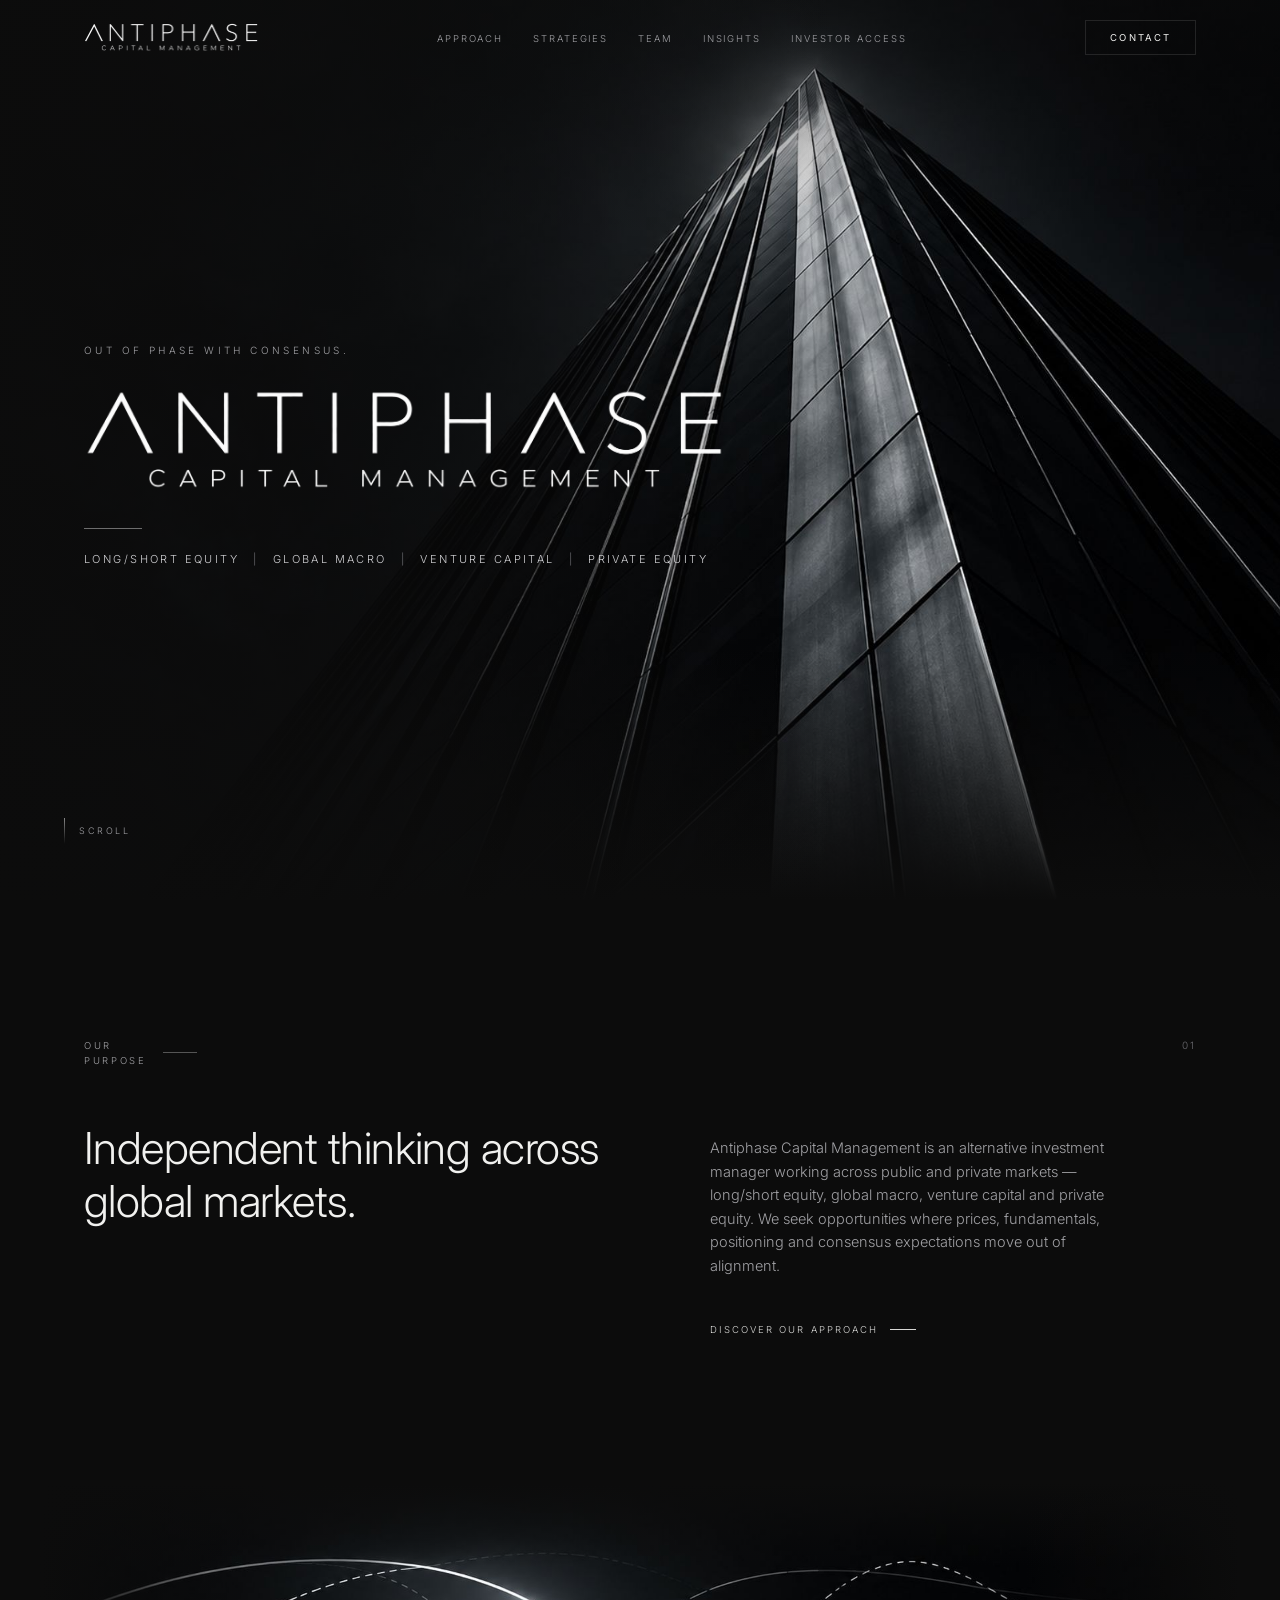
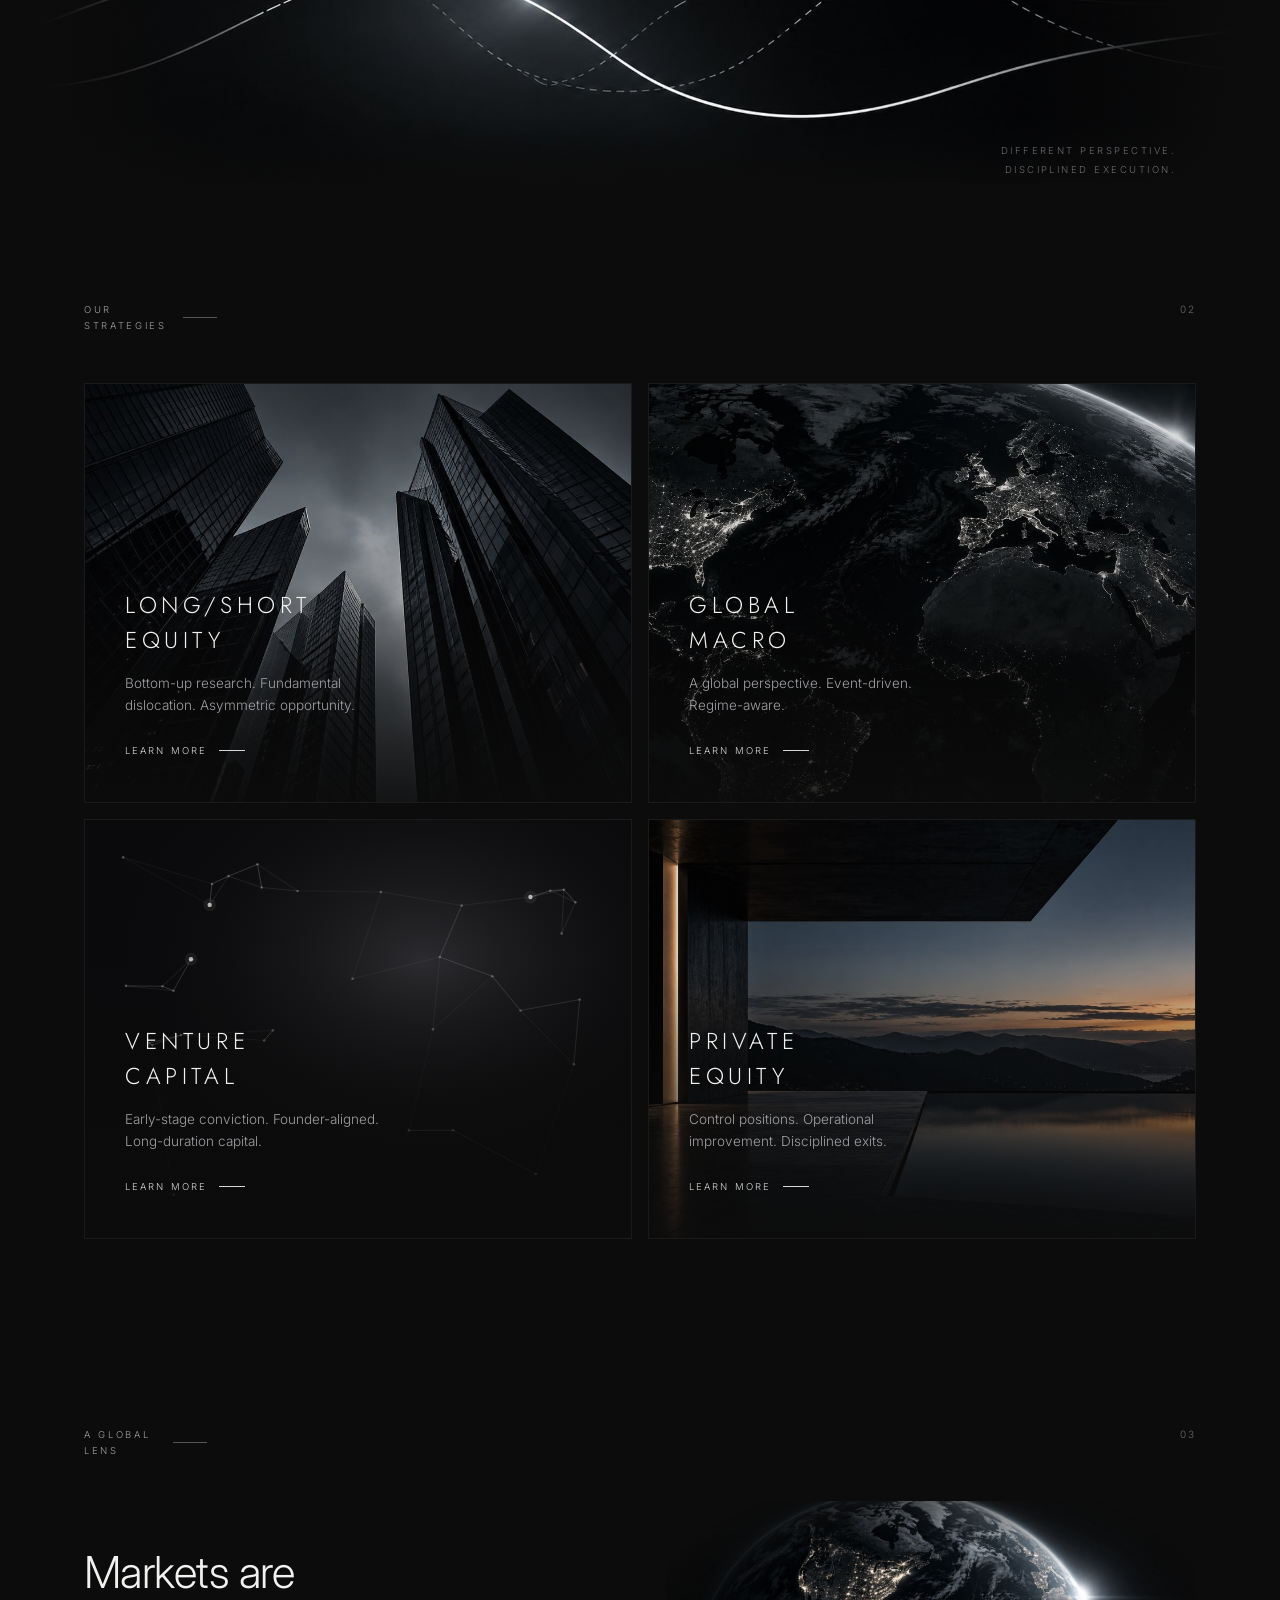
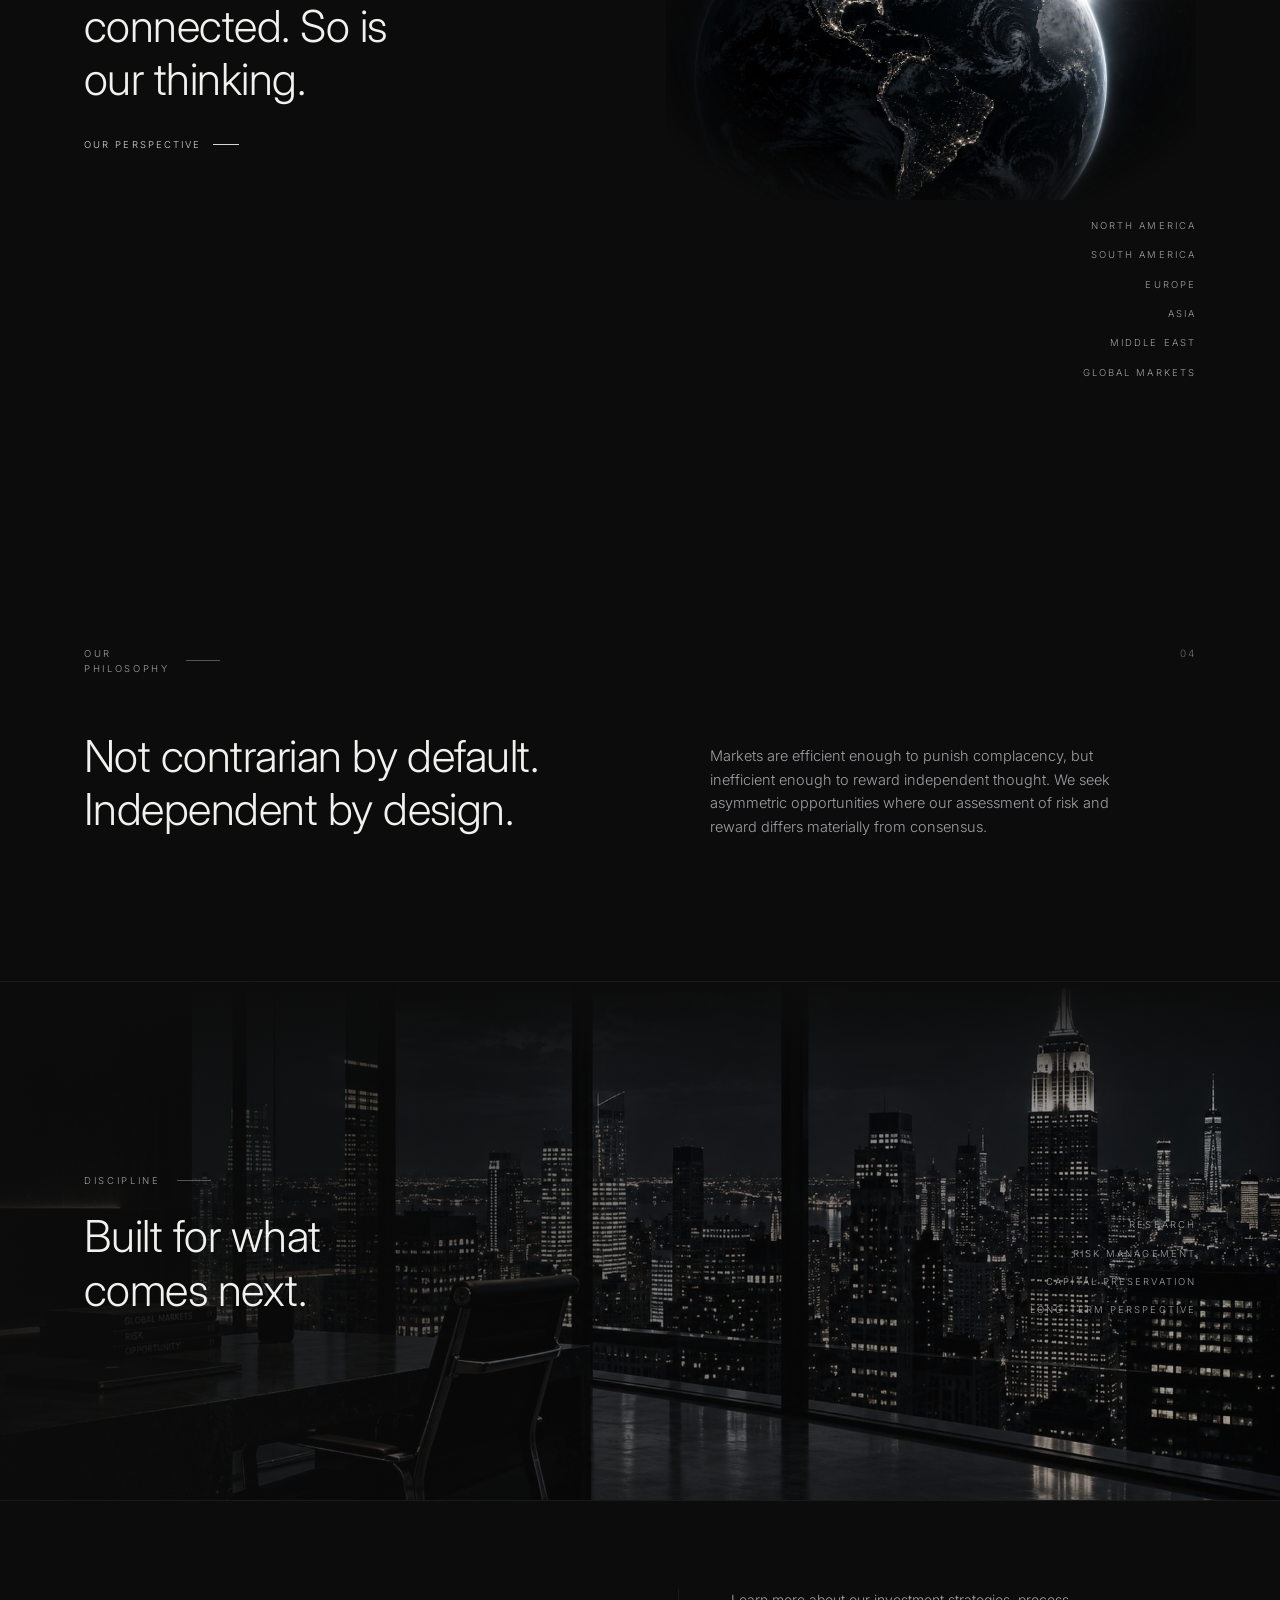
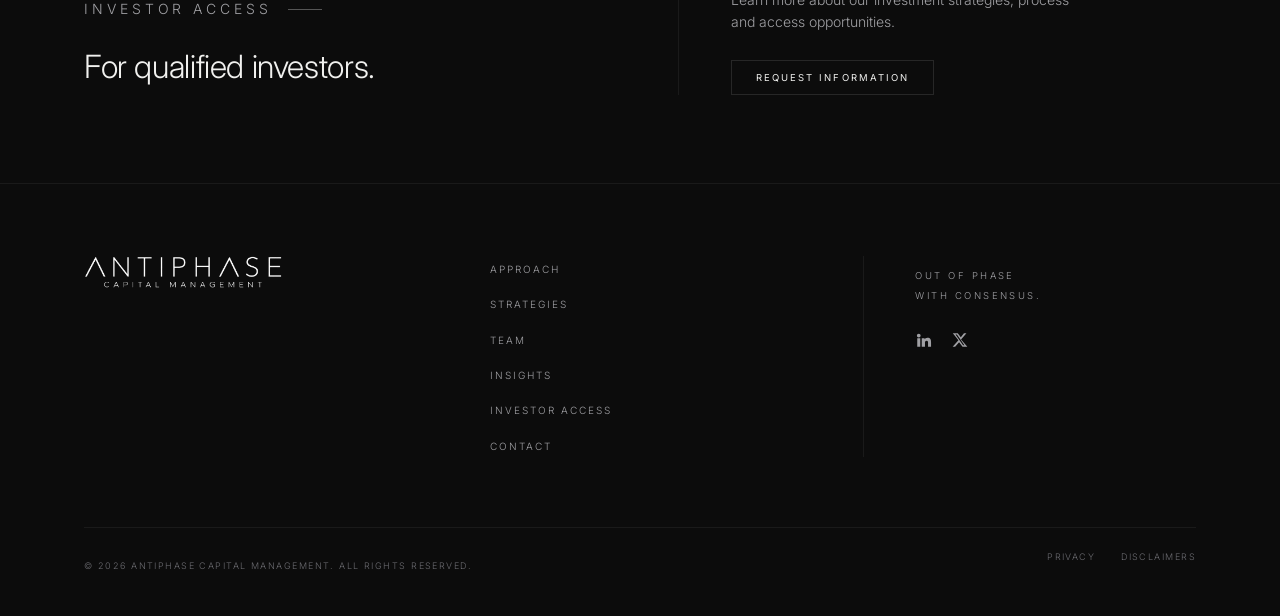
==== index.html @ d831ee45 "favicon" ====
<!DOCTYPE html>
<html lang="en">
<head>
<meta charset="utf-8" />
<meta name="viewport" content="width=device-width, initial-scale=1" />
<title>Antiphase Capital Management — Public and Private Markets</title>
<meta name="description" content="Antiphase Capital Management is an alternative investment manager investing across long/short equity, global macro, venture capital and private equity." />
<link rel="icon" href="favicon.ico" sizes="any">
<link rel="icon" type="image/png" sizes="32x32" href="favicon-32.png">
<link rel="apple-touch-icon" href="apple-touch-icon.png">
<meta name="theme-color" content="#0c0c0c">
<link rel="preconnect" href="https://fonts.googleapis.com">
<link rel="preconnect" href="https://fonts.gstatic.com" crossorigin>
<link href="https://fonts.googleapis.com/css2?family=Jost:wght@200;300;400&family=Inter:wght@300;400;500&display=swap" rel="stylesheet">
<style>
:root{
  --ink:#0c0c0c;
  --panel:#0d0d0f;
  --panel-2:#101013;
  --fg:#f1f1ef;
  --mute:#a0a0a4;
  --dim:#6c6c71;
  --line:rgba(255,255,255,.11);
  --line-soft:rgba(255,255,255,.06);
  --display:'Jost',"Futura","Century Gothic",system-ui,sans-serif;
  --body:'Inter',-apple-system,"Helvetica Neue",Arial,sans-serif;
  --pad:clamp(20px,5vw,64px);
  --maxw:1240px;
}
*{box-sizing:border-box}
html{scroll-behavior:smooth}
@media (prefers-reduced-motion:reduce){html{scroll-behavior:auto}}
body{
  margin:0;background:var(--ink);color:var(--fg);
  font-family:var(--body);font-weight:300;font-size:15px;line-height:1.62;
  -webkit-font-smoothing:antialiased;overflow-x:hidden;
}
img,svg{display:block;max-width:100%}
a{color:inherit;text-decoration:none}
:focus-visible{outline:1px solid rgba(255,255,255,.75);outline-offset:4px}

.wrap{max-width:var(--maxw);margin:0 auto;padding-left:var(--pad);padding-right:var(--pad)}

/* ---------- wordmark ---------- */
.mark{display:inline-block;line-height:0}
.mark i{display:block;background:url("[data-uri]") left center/contain no-repeat;aspect-ratio:1400/223;width:174px}
.f-mark i{width:198px}
.sr{position:absolute;width:1px;height:1px;padding:0;margin:-1px;overflow:hidden;clip:rect(0 0 0 0);white-space:nowrap;border:0}

/* ---------- nav ---------- */
header{position:fixed;inset:0 0 auto 0;z-index:60;transition:background .4s ease,backdrop-filter .4s ease,border-color .4s ease;border-bottom:1px solid transparent}
header.stuck{background:rgba(12,12,12,.86);backdrop-filter:blur(14px);border-bottom-color:var(--line-soft)}
.nav{display:flex;align-items:center;justify-content:space-between;gap:24px;height:74px}
.nav ul{display:flex;gap:30px;list-style:none;margin:0;padding:0}
.nav a.link{font-size:9.5px;letter-spacing:.2em;text-transform:uppercase;color:var(--mute);transition:color .25s}
.nav a.link:hover{color:var(--fg)}
.btn{
  display:inline-block;border:1px solid var(--line);padding:11px 24px;
  font-size:9.5px;letter-spacing:.22em;text-transform:uppercase;color:var(--fg);
  background:transparent;cursor:pointer;font-family:var(--body);
  transition:border-color .3s,background .3s;
}
.btn:hover{border-color:rgba(255,255,255,.45);background:rgba(255,255,255,.04)}
.burger{display:none;background:none;border:0;padding:8px;cursor:pointer}
.burger span{display:block;width:22px;height:1px;background:var(--fg);margin:5px 0}

/* ---------- hero ---------- */
.hero{position:relative;min-height:100svh;display:flex;align-items:center;overflow:hidden;background:#000}
.hero-art{position:absolute;inset:0}
.hero-art img{width:100%;height:100%;object-fit:cover;object-position:62% 38%}
.hero-art:after{content:"";position:absolute;inset:0;background:linear-gradient(90deg,rgba(12,12,12,.95) 0%,rgba(12,12,12,.72) 30%,rgba(12,12,12,0) 66%),linear-gradient(180deg,rgba(12,12,12,.55) 0%,rgba(12,12,12,0) 26%,rgba(12,12,12,0) 72%,var(--ink) 100%)}
.hero-inner{position:relative;z-index:2;width:100%}
.kicker{font-size:10px;letter-spacing:.34em;text-transform:uppercase;color:var(--mute)}
.hero h1{margin:30px 0 0;line-height:0}
.hero h1 i{display:block;background:url("[data-uri]") left center/contain no-repeat;aspect-ratio:1400/223;width:min(94%,640px)}
.rule{width:58px;height:1px;background:rgba(255,255,255,.4);margin:38px 0 22px}
.strats{display:flex;flex-wrap:wrap;align-items:center;gap:0;font-size:clamp(9.5px,1.1vw,11px);letter-spacing:.22em;text-transform:uppercase;color:#cfcfd2;margin:0;max-width:720px}
.strats span{color:var(--dim);margin:0 clamp(9px,1.1vw,15px)}
.scroll{position:absolute;left:var(--pad);bottom:56px;z-index:2;display:flex;align-items:center;gap:14px;font-size:9px;letter-spacing:.28em;text-transform:uppercase;color:var(--mute)}
.scroll i{display:block;width:1px;height:26px;background:linear-gradient(180deg,rgba(255,255,255,.5),transparent);animation:drop 2.6s ease-in-out infinite}
@keyframes drop{0%,100%{transform:translateY(-6px);opacity:.3}50%{transform:translateY(4px);opacity:1}}

/* ---------- section scaffolding ---------- */
section{position:relative}
.band{padding:clamp(76px,10vw,132px) 0}
.eyebrow{display:flex;align-items:center;gap:16px;font-size:9.5px;letter-spacing:.28em;text-transform:uppercase;color:var(--mute)}
.eyebrow:after{content:"";flex:0 0 34px;height:1px;background:rgba(255,255,255,.3)}
.head-row{display:flex;justify-content:space-between;align-items:baseline;gap:20px}
.num{font-size:10px;letter-spacing:.18em;color:var(--dim)}
h2{font-family:var(--body);font-weight:300;margin:0;font-size:clamp(27px,4.2vw,44px);line-height:1.22;letter-spacing:-.012em}
.two{display:grid;grid-template-columns:1.05fr .95fr;gap:clamp(32px,7vw,96px);margin-top:44px;align-items:start}
.copy{color:var(--mute);max-width:46ch;font-size:14.5px}
.inline-link{display:inline-flex;align-items:center;gap:12px;margin-top:30px;font-size:9.5px;letter-spacing:.22em;text-transform:uppercase;color:#d7d7d5}
.inline-link .arw{width:26px;height:1px;background:currentColor;transition:width .3s ease}
.inline-link:hover .arw{width:40px}

/* ---------- wave ---------- */
.wave{position:relative;padding:0 0 18px;overflow:hidden}
.wave img{width:100%;height:clamp(170px,24vw,300px);object-fit:cover;object-position:center 46%}
.wave:after{content:"";position:absolute;inset:0;background:linear-gradient(90deg,var(--ink),rgba(12,12,12,0) 18%,rgba(12,12,12,0) 82%,var(--ink)),linear-gradient(180deg,var(--ink),rgba(12,12,12,0) 26%,rgba(12,12,12,0) 74%,var(--ink))}
.wave figcaption{position:absolute;z-index:2;right:var(--pad);bottom:22px;text-align:right;font-size:9.5px;letter-spacing:.26em;text-transform:uppercase;color:var(--dim);line-height:2}
@media(prefers-reduced-motion:no-preference){
  .dash{stroke-dasharray:2 9;animation:flow 26s linear infinite}
  @keyframes flow{to{stroke-dashoffset:-440}}
}

/* ---------- strategies ---------- */
.cards{display:grid;grid-template-columns:1fr 1fr;gap:16px;margin-top:40px}
.card{position:relative;min-height:clamp(300px,34vw,420px);border:1px solid var(--line-soft);overflow:hidden;display:flex;align-items:flex-end;isolation:isolate}
.card .art{position:absolute;inset:0;z-index:-1}
.card .art svg,.card .art img{width:100%;height:100%;object-fit:cover;display:block}
.card:after{content:"";position:absolute;inset:0;z-index:-1;background:linear-gradient(180deg,rgba(12,12,12,.15) 35%,rgba(12,12,12,.9) 100%)}
.card-body{padding:clamp(24px,3.2vw,40px);width:100%}
.card h3{margin:0;font-family:var(--display);font-weight:300;font-size:clamp(17px,2.2vw,23px);letter-spacing:.2em;line-height:1.5}
.card p{margin:16px 0 0;color:var(--mute);font-size:13.5px;max-width:34ch}
.card .inline-link{margin-top:26px}

/* ---------- globe ---------- */
.lens{display:grid;grid-template-columns:1fr 1fr;gap:clamp(24px,4vw,56px);align-items:center;margin-top:34px}
.globe{position:relative;display:flex;justify-content:center}
.globe img{width:100%;height:auto;display:block;-webkit-mask-image:radial-gradient(ellipse 66% 70% at 50% 50%,#000 52%,transparent 86%);mask-image:radial-gradient(ellipse 66% 70% at 50% 50%,#000 52%,transparent 86%)}
.regions{list-style:none;margin:0;padding:0;display:flex;flex-direction:column;gap:14px;align-items:flex-end;text-align:right}
.regions li{font-size:9.5px;letter-spacing:.22em;text-transform:uppercase;color:var(--mute)}
.lens-text h2{max-width:12ch}

/* ---------- discipline ---------- */
.discipline{position:relative;min-height:clamp(380px,46vw,520px);display:flex;align-items:center;overflow:hidden;border-top:1px solid var(--line-soft);border-bottom:1px solid var(--line-soft)}
.discipline .art{position:absolute;inset:0}
.discipline .art img{width:100%;height:100%;object-fit:cover;object-position:center 62%;display:block}
.discipline .art:after{content:"";position:absolute;inset:0;background:linear-gradient(90deg,rgba(12,12,12,.94) 0%,rgba(12,12,12,.55) 46%,rgba(12,12,12,.35) 100%),linear-gradient(180deg,var(--ink),rgba(12,12,12,0) 22%)}
.discipline .wrap{position:relative;z-index:2;width:100%;display:flex;justify-content:space-between;align-items:flex-end;gap:32px}
.discipline h2{max-width:11ch;margin-top:22px}
.pillars{list-style:none;margin:0;padding:0;text-align:right;display:flex;flex-direction:column;gap:13px}
.pillars li{font-size:9.5px;letter-spacing:.22em;text-transform:uppercase;color:var(--mute)}

/* ---------- access ---------- */
.access{padding:clamp(58px,7vw,88px) 0;border-bottom:1px solid var(--line-soft)}
.access .grid{display:grid;grid-template-columns:1fr 1fr;gap:clamp(28px,6vw,80px);align-items:center}
.access h2{font-size:clamp(23px,3vw,32px);margin-top:20px}
.access .right{border-left:1px solid var(--line-soft);padding-left:clamp(24px,4vw,56px)}
.access p{margin:0 0 26px;color:var(--mute);max-width:40ch;font-size:14px}

/* ---------- footer ---------- */
footer{padding:clamp(48px,6vw,72px) 0 34px}
.f-grid{display:grid;grid-template-columns:1.1fr 1fr 1fr;gap:40px}
.f-grid ul{list-style:none;margin:0;padding:0;display:flex;flex-direction:column;gap:11px}
.f-grid a{font-size:10px;letter-spacing:.2em;text-transform:uppercase;color:var(--mute)}
.f-grid a:hover{color:var(--fg)}
.f-right{border-left:1px solid var(--line-soft);padding-left:clamp(24px,4vw,56px)}
.f-tag{font-size:9.5px;letter-spacing:.26em;text-transform:uppercase;color:var(--mute);line-height:2.1}
.social{display:flex;gap:18px;margin-top:26px}
.social a{width:18px;height:18px;color:var(--mute);transition:color .25s}
.social a:hover{color:var(--fg)}
.f-base{display:flex;justify-content:space-between;gap:20px;margin-top:clamp(40px,6vw,70px);padding-top:22px;border-top:1px solid var(--line-soft);font-size:9px;letter-spacing:.16em;text-transform:uppercase;color:var(--dim)}
.f-base nav{display:flex;gap:26px}

/* ---------- dialog ---------- */
dialog{border:1px solid var(--line);background:var(--panel);color:var(--fg);padding:0;width:min(520px,92vw);max-width:none}
dialog::backdrop{background:rgba(3,3,4,.82);backdrop-filter:blur(4px)}
.d-in{padding:clamp(26px,4vw,40px)}
dialog h3{margin:18px 0 6px;font-weight:300;font-size:22px}
dialog p.sub{margin:0 0 26px;color:var(--mute);font-size:13.5px}
.field{margin-bottom:16px}
.field label{display:block;font-size:9px;letter-spacing:.22em;text-transform:uppercase;color:var(--dim);margin-bottom:8px}
.field input,.field select{
  width:100%;background:transparent;border:0;border-bottom:1px solid var(--line);
  color:var(--fg);font-family:var(--body);font-size:14px;font-weight:300;padding:9px 0;
}
.field select{appearance:none;background-image:linear-gradient(45deg,transparent 50%,var(--mute) 50%),linear-gradient(135deg,var(--mute) 50%,transparent 50%);background-position:calc(100% - 9px) 18px,calc(100% - 4px) 18px;background-size:5px 5px;background-repeat:no-repeat}
.field select option{background:var(--panel)}
.field input:focus,.field select:focus{outline:none;border-bottom-color:rgba(255,255,255,.6)}
.d-actions{display:flex;gap:14px;align-items:center;margin-top:28px}
.d-note{font-size:11px;color:var(--dim);line-height:1.6;margin-top:22px}
.d-close{position:absolute;top:14px;right:16px;background:none;border:0;color:var(--mute);font-size:20px;line-height:1;cursor:pointer}
.sent{display:none;text-align:left}
dialog.done .form-part{display:none}
dialog.done .sent{display:block}

/* ---------- reveal ---------- */
.rv{opacity:0;transform:translateY(14px);transition:opacity 1s ease,transform 1s ease}
.rv.in{opacity:1;transform:none}
@media (prefers-reduced-motion:reduce){.rv{opacity:1;transform:none;transition:none}.scroll i{animation:none}}

/* ---------- responsive ---------- */
@media(max-width:900px){
  .nav ul,.nav .btn{display:none}
  .burger{display:block}
  header.open .nav ul{display:flex;position:absolute;top:74px;left:0;right:0;flex-direction:column;gap:0;background:rgba(12,12,12,.97);border-top:1px solid var(--line-soft);padding:8px 0}
  header.open .nav ul li a{display:block;padding:15px var(--pad)}
  .hero-art img{object-position:58% 30%}
  .hero-art:after{background:linear-gradient(180deg,rgba(12,12,12,.8) 0%,rgba(12,12,12,.5) 42%,rgba(12,12,12,.86) 78%,var(--ink) 100%)}
  .two,.cards,.lens,.access .grid,.f-grid{grid-template-columns:1fr}
  .lens{gap:36px}
  .globe{order:-1}
  .regions{align-items:flex-start;text-align:left;flex-flow:row wrap;gap:10px 20px}
  .discipline .wrap{flex-direction:column;align-items:flex-start}
  .pillars{text-align:left;flex-flow:row wrap;gap:10px 20px}
  .access .right,.f-right{border-left:0;padding-left:0;border-top:1px solid var(--line-soft);padding-top:28px}
  .f-base{flex-direction:column;gap:14px}
}
</style>
</head>
<body>

<header id="hdr">
  <div class="wrap nav">
    <a href="#top" class="mark" aria-label="Antiphase Capital Management, home"><i></i></a>
    <ul>
      <li><a class="link" href="#purpose">Approach</a></li>
      <li><a class="link" href="#strategies">Strategies</a></li>
      <li><a class="link" href="#philosophy">Team</a></li>
      <li><a class="link" href="#lens">Insights</a></li>
      <li><a class="link" href="#access">Investor access</a></li>
    </ul>
    <button class="btn" data-open>Contact</button>
    <button class="burger" id="burger" aria-label="Open menu" aria-expanded="false"><span></span><span></span></button>
  </div>
</header>

<main id="top">

  <!-- HERO -->
  <section class="hero">
    <div class="hero-art" aria-hidden="true">
      <img src="hero.jpg" srcset="hero-mobile.jpg 1100w, hero.jpg 2000w" sizes="100vw"
           alt="" fetchpriority="high" decoding="async">
    </div>
    <div class="wrap hero-inner">
      <p class="kicker">Out of phase with consensus.</p>
      <h1><i></i><span class="sr">Antiphase Capital Management</span></h1>
      <div class="rule"></div>
      <p class="strats">Long/Short Equity <span>|</span> Global Macro <span>|</span> Venture Capital <span>|</span> Private Equity</p>
    </div>
    <a href="#purpose" class="scroll"><i></i>Scroll</a>
  </section>

  <!-- 01 PURPOSE -->
  <section class="band" id="purpose">
    <div class="wrap">
      <div class="head-row rv">
        <p class="eyebrow">Our purpose</p>
        <span class="num">01</span>
      </div>
      <div class="two">
        <h2 class="rv">Independent thinking across global markets.</h2>
        <div class="rv">
          <p class="copy">Antiphase Capital Management is an alternative investment manager working across public and private markets — long/short equity, global macro, venture capital and private equity. We seek opportunities where prices, fundamentals, positioning and consensus expectations move out of alignment.</p>
          <a class="inline-link" href="#philosophy">Discover our approach <span class="arw"></span></a>
        </div>
      </div>
    </div>
  </section>

  <!-- WAVE -->
  <figure class="wave">
    <img src="wave.jpg" alt="" loading="lazy" decoding="async">
    <figcaption>Different perspective.<br/>Disciplined execution.</figcaption>
  </figure>

  <!-- 02 STRATEGIES -->
  <section class="band" id="strategies" style="padding-top:clamp(46px,6vw,80px)">
    <div class="wrap">
      <div class="head-row rv">
        <p class="eyebrow">Our strategies</p>
        <span class="num">02</span>
      </div>
      <div class="cards">
        <article class="card rv">
          <div class="art"><img src="towers.jpg" alt="" loading="lazy" decoding="async"></div>
          <div class="card-body">
            <h3>LONG/SHORT<br>EQUITY</h3>
            <p>Bottom-up research. Fundamental dislocation. Asymmetric opportunity.</p>
            <a class="inline-link" href="#philosophy">Learn more <span class="arw"></span></a>
          </div>
        </article>
        <article class="card rv">
          <div class="art"><img src="earth.jpg" alt="" loading="lazy" decoding="async"></div>
          <div class="card-body">
            <h3>GLOBAL<br>MACRO</h3>
            <p>A global perspective. Event-driven. Regime-aware.</p>
            <a class="inline-link" href="#lens">Learn more <span class="arw"></span></a>
          </div>
        </article>
        <article class="card rv">
          <div class="art" id="ventureArt" aria-hidden="true"></div>
          <div class="card-body">
            <h3>VENTURE<br>CAPITAL</h3>
            <p>Early-stage conviction. Founder-aligned. Long-duration capital.</p>
            <a class="inline-link" href="#philosophy">Learn more <span class="arw"></span></a>
          </div>
        </article>
        <article class="card rv">
          <div class="art"><img src="office.jpg" alt="" loading="lazy" decoding="async"></div>
          <div class="card-body">
            <h3>PRIVATE<br>EQUITY</h3>
            <p>Control positions. Operational improvement. Disciplined exits.</p>
            <a class="inline-link" href="#philosophy">Learn more <span class="arw"></span></a>
          </div>
        </article>
      </div>
    </div>
  </section>

  <!-- 03 GLOBAL LENS -->
  <section class="band" id="lens" style="padding-top:clamp(30px,4vw,56px)">
    <div class="wrap">
      <div class="head-row rv">
        <p class="eyebrow">A global lens</p>
        <span class="num">03</span>
      </div>
      <div class="lens">
        <div class="lens-text rv">
          <h2>Markets are connected. So is our thinking.</h2>
          <a class="inline-link" href="#philosophy">Our perspective <span class="arw"></span></a>
        </div>
        <div class="globe rv"><img src="globe.jpg" alt="" loading="lazy" decoding="async"></div>
      </div>
      <ul class="regions rv" style="margin-top:18px">
        <li>North America</li><li>South America</li><li>Europe</li>
        <li>Asia</li><li>Middle East</li><li>Global markets</li>
      </ul>
    </div>
  </section>

  <!-- 04 PHILOSOPHY -->
  <section class="band" id="philosophy">
    <div class="wrap">
      <div class="head-row rv">
        <p class="eyebrow">Our philosophy</p>
        <span class="num">04</span>
      </div>
      <div class="two">
        <h2 class="rv">Not contrarian by default. Independent by design.</h2>
        <p class="copy rv">Markets are efficient enough to punish complacency, but inefficient enough to reward independent thought. We seek asymmetric opportunities where our assessment of risk and reward differs materially from consensus.</p>
      </div>
    </div>
  </section>

  <!-- DISCIPLINE -->
  <section class="discipline">
    <div class="art"><img src="discipline.jpg" alt="" loading="lazy" decoding="async"></div>
    <div class="wrap">
      <div>
        <p class="eyebrow">Discipline</p>
        <h2>Built for what comes next.</h2>
      </div>
      <ul class="pillars">
        <li>Research</li><li>Risk management</li>
        <li>Capital preservation</li><li>Long-term perspective</li>
      </ul>
    </div>
  </section>

  <!-- ACCESS -->
  <section class="access" id="access">
    <div class="wrap grid">
      <div>
        <p class="eyebrow">Investor access</p>
        <h2>For qualified investors.</h2>
      </div>
      <div class="right">
        <p>Learn more about our investment strategies, process and access opportunities.</p>
        <button class="btn" data-open>Request information</button>
      </div>
    </div>
  </section>
</main>

<footer>
  <div class="wrap">
    <div class="f-grid">
      <a href="#top" class="mark f-mark" aria-label="Antiphase Capital Management, home"><i></i></a>
      <ul>
        <li><a href="#purpose">Approach</a></li>
        <li><a href="#strategies">Strategies</a></li>
        <li><a href="#philosophy">Team</a></li>
        <li><a href="#lens">Insights</a></li>
        <li><a href="#access">Investor access</a></li>
        <li><a href="#" data-open>Contact</a></li>
      </ul>
      <div class="f-right">
        <p class="f-tag">Out of phase<br>with consensus.</p>
        <div class="social">
          <a href="#" aria-label="LinkedIn"><svg viewBox="0 0 24 24" fill="currentColor"><path d="M4.98 3.5A2.5 2.5 0 1 0 5 8.5a2.5 2.5 0 0 0 0-5zM3 9.5h4V21H3zM9 9.5h3.8v1.6h.05c.53-.95 1.83-1.95 3.77-1.95 4.03 0 4.78 2.5 4.78 5.76V21h-4v-5.2c0-1.24-.02-2.84-1.9-2.84-1.9 0-2.2 1.36-2.2 2.75V21H9z"/></svg></a>
          <a href="#" aria-label="X"><svg viewBox="0 0 24 24" fill="currentColor"><path d="M17.3 3h3.3l-7.2 8.2L21.8 21h-6.4l-4.6-5.9L5.5 21H2.2l7.7-8.8L2.4 3h6.6l4.1 5.4zm-1.2 16h1.8L7.9 4.8H6z"/></svg></a>
        </div>
      </div>
    </div>
    <div class="f-base">
      <p>© 2026 Antiphase Capital Management. All rights reserved.</p>
      <nav><a href="#">Privacy</a><a href="#">Disclaimers</a></nav>
    </div>
  </div>
</footer>

<dialog id="dlg">
  <button class="d-close" data-close aria-label="Close">×</button>
  <div class="d-in">
    <div class="form-part">
      <p class="eyebrow">Investor access</p>
      <h3>Request information</h3>
      <p class="sub">Tell us a little about you and we'll follow up with strategy materials.</p>
      <form id="frm" novalidate>
        <div class="field"><label for="n">Name</label><input id="n" name="name" required autocomplete="name"></div>
        <div class="field"><label for="e">Email</label><input id="e" name="email" type="email" required autocomplete="email"></div>
        <div class="field"><label for="o">Firm</label><input id="o" name="firm" autocomplete="organization"></div>
        <div class="field">
          <label for="t">Investor type</label>
          <select id="t" name="type">
            <option>Qualified purchaser</option>
            <option>Accredited investor</option>
            <option>Institution</option>
            <option>Consultant / allocator</option>
            <option>Other</option>
          </select>
        </div>
        <div class="d-actions"><button class="btn" type="submit">Send request</button><span id="err" style="font-size:11px;color:#c88" role="alert"></span></div>
        <p class="d-note">Interests in the funds are offered only to qualified investors through definitive offering documents. Nothing on this site is an offer to sell or a solicitation to buy any security.</p>
      </form>
    </div>
    <div class="sent">
      <p class="eyebrow">Request sent</p>
      <h3>Thank you.</h3>
      <p class="sub">A member of the investor relations team will be in touch shortly.</p>
      <button class="btn" data-close>Close</button>
    </div>
  </div>
</dialog>

<script>
(function(){
  'use strict';
  const NS='http://www.w3.org/2000/svg';
  const el=(n,a)=>{const e=document.createElementNS(NS,n);for(const k in a)e.setAttribute(k,a[k]);return e;};

  /* ---- venture: a sparse network finding its clusters ---- */
  const vcHost=document.getElementById('ventureArt');
  if(vcHost){
    const W=600,H=460,s=el('svg',{viewBox:`0 0 ${W} ${H}`,preserveAspectRatio:'xMidYMid slice'});
    const defs=el('defs',{});
    defs.innerHTML=`<radialGradient id="vgl" cx="62%" cy="34%" r="58%">
        <stop offset="0%" stop-color="#8d8d97" stop-opacity=".30"/><stop offset="100%" stop-color="#000" stop-opacity="0"/></radialGradient>`;
    s.appendChild(defs);
    s.appendChild(el('rect',{x:0,y:0,width:W,height:H,fill:'#0a0a0c'}));
    s.appendChild(el('rect',{x:0,y:0,width:W,height:H,fill:'url(#vgl)'}));
    let sd=90210;const r=()=>{sd=(sd*1103515245+12345)%2147483648;return sd/2147483648;};
    const pts=[];
    for(let i=0;i<34;i++){const a=r(),b=r();pts.push({x:40+a*(W-80),y:34+Math.pow(b,1.15)*(H-80),w:r()});}
    pts.forEach((p1,i)=>{
      pts.map((p2,j)=>({j,d:Math.hypot(p1.x-p2.x,p1.y-p2.y)})).filter(o=>o.j!==i)
         .sort((a,b)=>a.d-b.d).slice(0,2).forEach(n=>{
        const p2=pts[n.j];
        s.appendChild(el('line',{x1:p1.x.toFixed(1),y1:p1.y.toFixed(1),x2:p2.x.toFixed(1),y2:p2.y.toFixed(1),
          stroke:'#fff','stroke-opacity':Math.max(.04,.20-n.d/900),'stroke-width':.7}));
      });
    });
    pts.forEach(p1=>{
      const big=p1.w>.86;
      if(big) s.appendChild(el('circle',{cx:p1.x.toFixed(1),cy:p1.y.toFixed(1),r:7,fill:'#fff','fill-opacity':.07}));
      s.appendChild(el('circle',{cx:p1.x.toFixed(1),cy:p1.y.toFixed(1),r:big?2.4:1.4,fill:'#f4f2ec','fill-opacity':big?.85:.34}));
    });
    vcHost.appendChild(s);
  }

  /* ---- nav state ---- */
  const hdr=document.getElementById('hdr');
  const onScroll=()=>hdr.classList.toggle('stuck',window.scrollY>60);
  onScroll(); window.addEventListener('scroll',onScroll,{passive:true});
  const burger=document.getElementById('burger');
  burger.addEventListener('click',()=>{
    const open=hdr.classList.toggle('open');
    burger.setAttribute('aria-expanded',String(open));
  });
  hdr.querySelectorAll('.nav ul a').forEach(a=>a.addEventListener('click',()=>{
    hdr.classList.remove('open');burger.setAttribute('aria-expanded','false');
  }));

  /* ---- reveal ---- */
  const io=new IntersectionObserver((es)=>{
    es.forEach(e=>{if(e.isIntersecting){e.target.classList.add('in');io.unobserve(e.target);}});
  },{threshold:.18});
  document.querySelectorAll('.rv').forEach((n,i)=>{n.style.transitionDelay=(i%3)*90+'ms';io.observe(n);});

  /* ---- dialog ---- */
  const dlg=document.getElementById('dlg');
  document.querySelectorAll('[data-open]').forEach(b=>b.addEventListener('click',e=>{
    e.preventDefault();dlg.classList.remove('done');dlg.showModal();
  }));
  dlg.querySelectorAll('[data-close]').forEach(b=>b.addEventListener('click',()=>dlg.close()));
  document.getElementById('frm').addEventListener('submit',e=>{
    e.preventDefault();
    const f=e.target, err=document.getElementById('err');
    const email=f.email.value.trim();
    if(!f.name.value.trim()){err.textContent='Enter your name.';return;}
    if(!/^[^\s@]+@[^\s@]+\.[^\s@]{2,}$/.test(email)){err.textContent='Enter a valid email address.';return;}
    err.textContent='';
    /* wire this to your CRM / form endpoint */
    dlg.classList.add('done');
    f.reset();
  });
})();
</script>
</body>
</html>
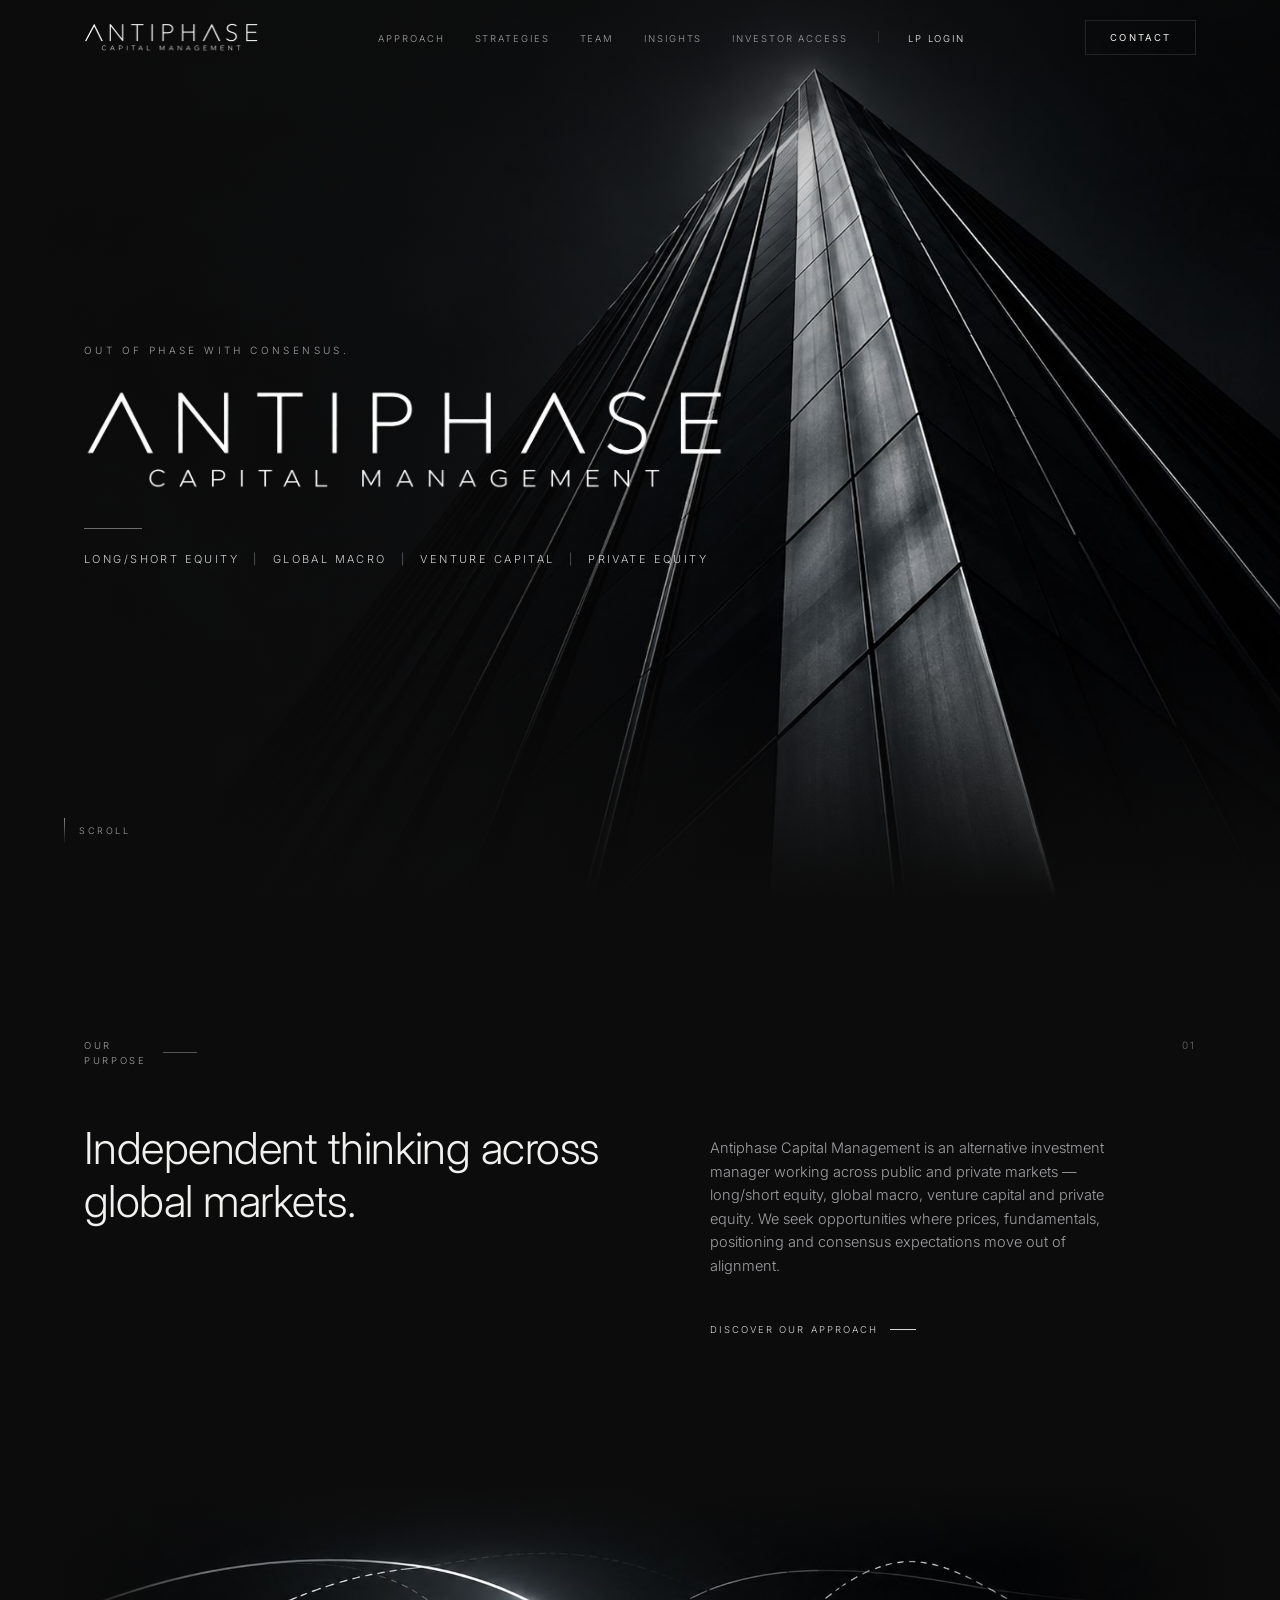
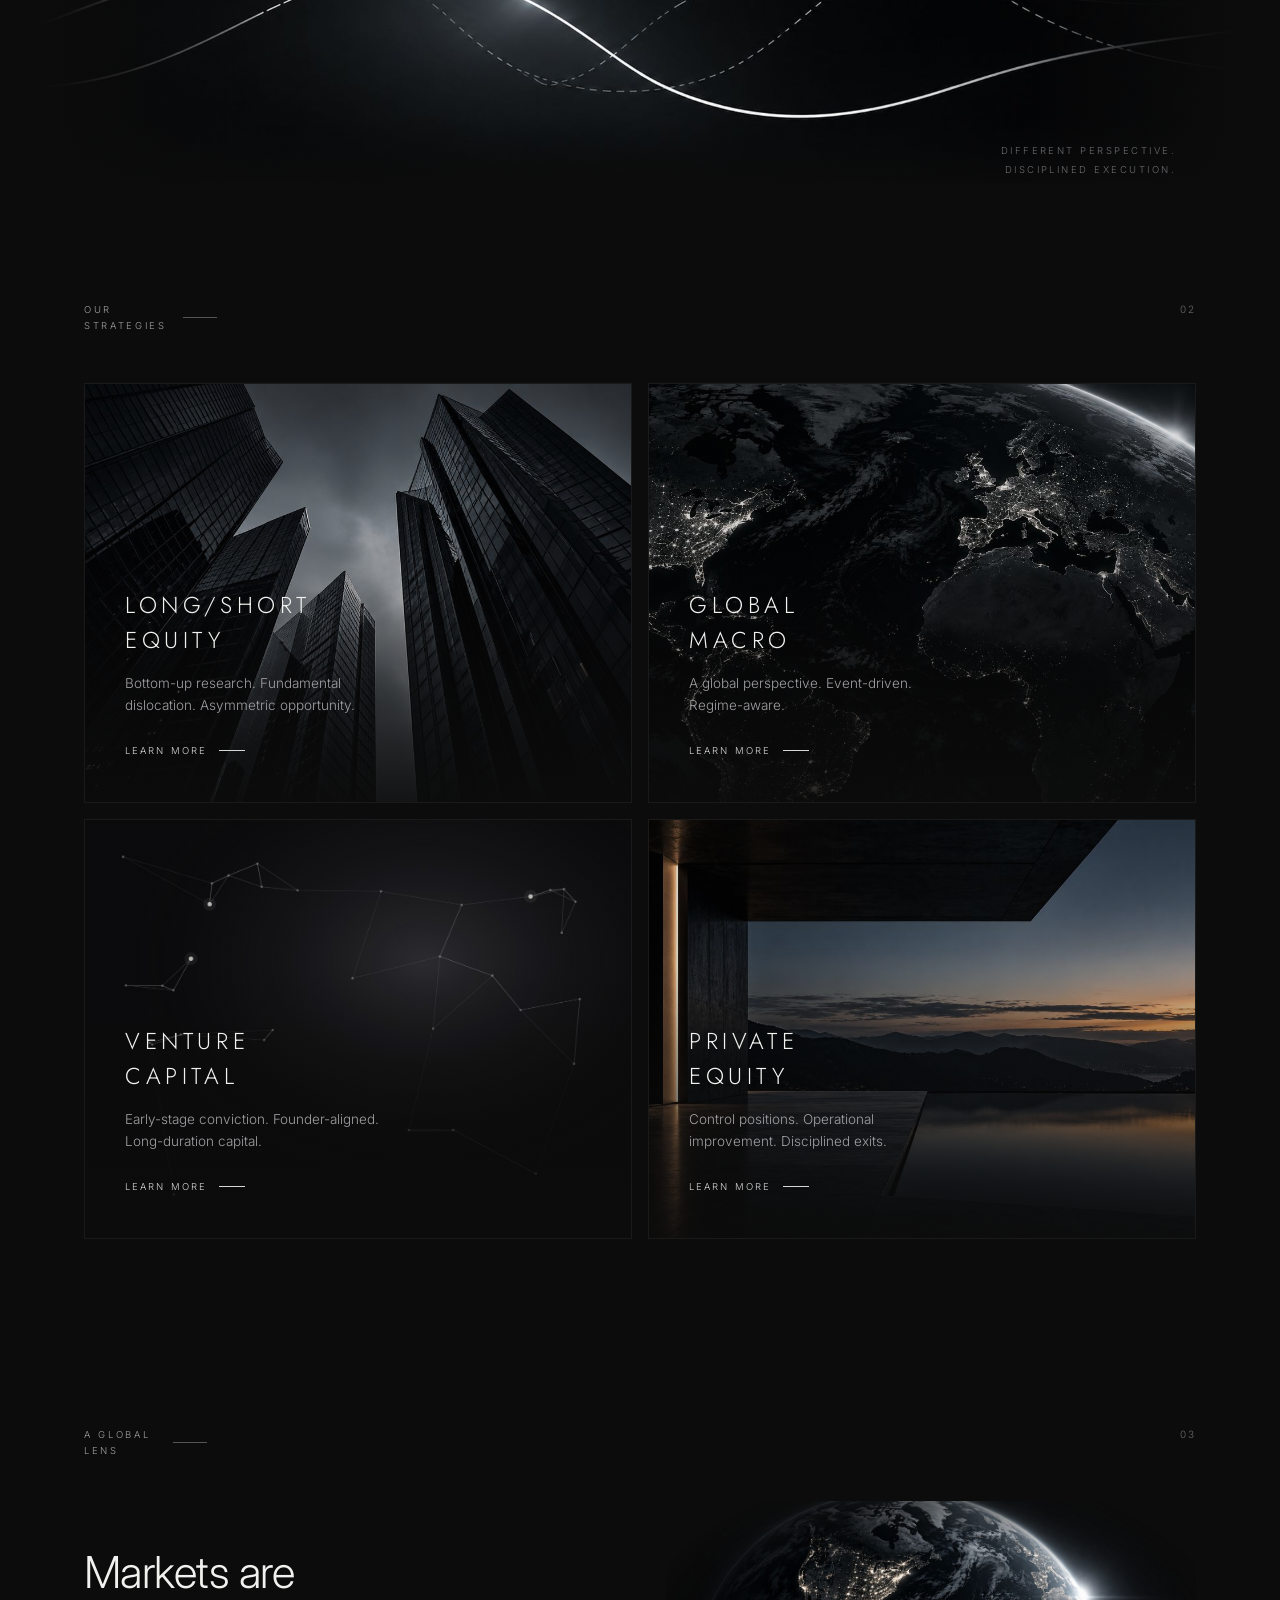
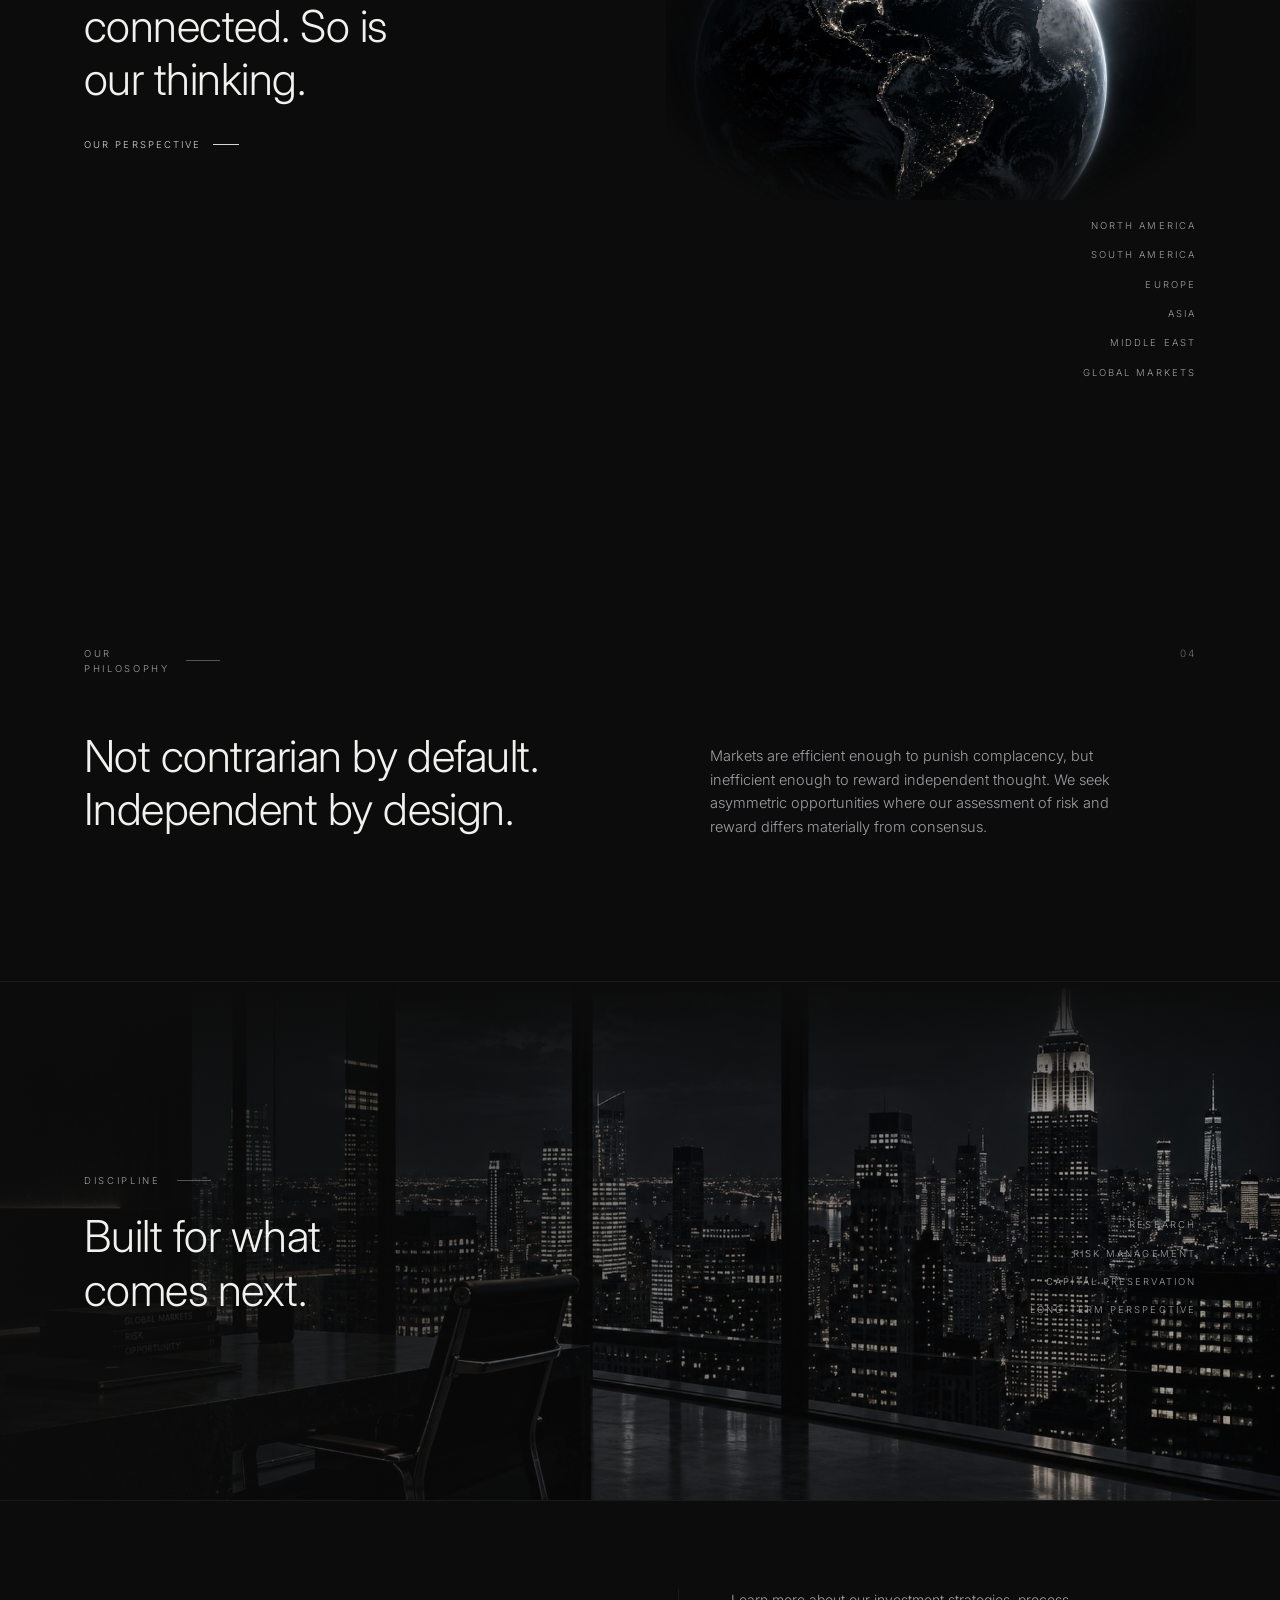
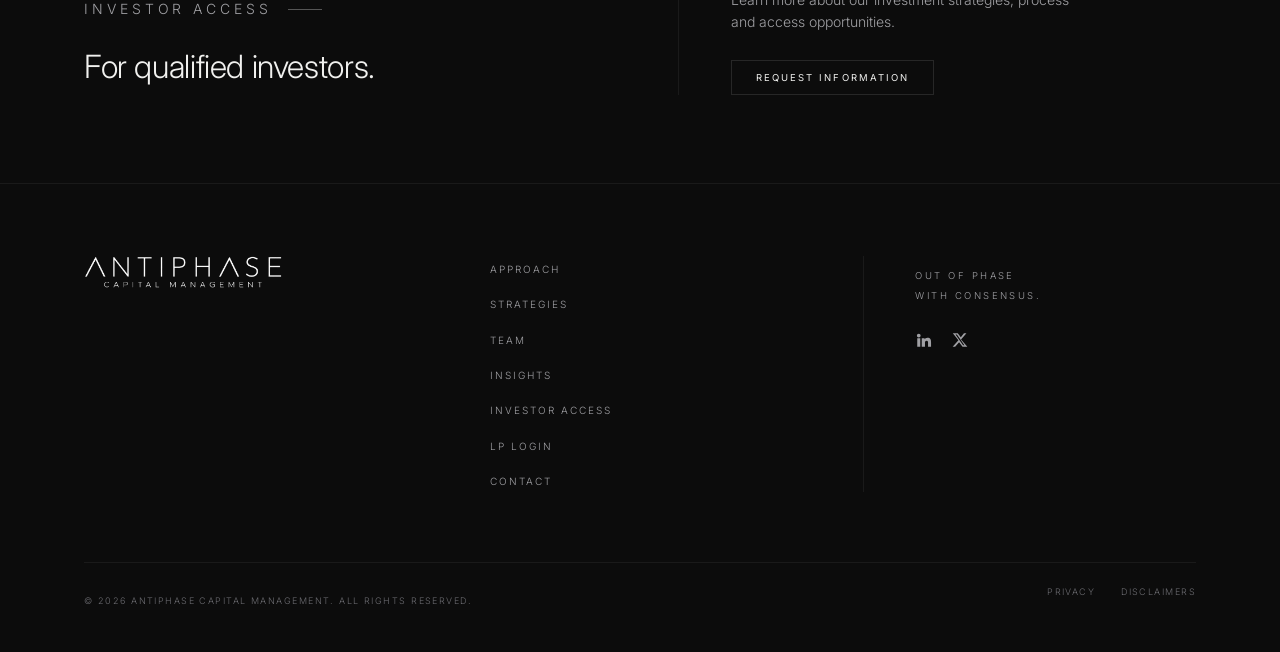
==== commit aa00c1ed: "updated pages and site" ====
--- a/index.html
+++ b/index.html
@@ -12,193 +12,7 @@
 <link rel="preconnect" href="https://fonts.googleapis.com">
 <link rel="preconnect" href="https://fonts.gstatic.com" crossorigin>
 <link href="https://fonts.googleapis.com/css2?family=Jost:wght@200;300;400&family=Inter:wght@300;400;500&display=swap" rel="stylesheet">
-<style>
-:root{
-  --ink:#0c0c0c;
-  --panel:#0d0d0f;
-  --panel-2:#101013;
-  --fg:#f1f1ef;
-  --mute:#a0a0a4;
-  --dim:#6c6c71;
-  --line:rgba(255,255,255,.11);
-  --line-soft:rgba(255,255,255,.06);
-  --display:'Jost',"Futura","Century Gothic",system-ui,sans-serif;
-  --body:'Inter',-apple-system,"Helvetica Neue",Arial,sans-serif;
-  --pad:clamp(20px,5vw,64px);
-  --maxw:1240px;
-}
-*{box-sizing:border-box}
-html{scroll-behavior:smooth}
-@media (prefers-reduced-motion:reduce){html{scroll-behavior:auto}}
-body{
-  margin:0;background:var(--ink);color:var(--fg);
-  font-family:var(--body);font-weight:300;font-size:15px;line-height:1.62;
-  -webkit-font-smoothing:antialiased;overflow-x:hidden;
-}
-img,svg{display:block;max-width:100%}
-a{color:inherit;text-decoration:none}
-:focus-visible{outline:1px solid rgba(255,255,255,.75);outline-offset:4px}
-
-.wrap{max-width:var(--maxw);margin:0 auto;padding-left:var(--pad);padding-right:var(--pad)}
-
-/* ---------- wordmark ---------- */
-.mark{display:inline-block;line-height:0}
-.mark i{display:block;background:url("[data-uri]") left center/contain no-repeat;aspect-ratio:1400/223;width:174px}
-.f-mark i{width:198px}
-.sr{position:absolute;width:1px;height:1px;padding:0;margin:-1px;overflow:hidden;clip:rect(0 0 0 0);white-space:nowrap;border:0}
-
-/* ---------- nav ---------- */
-header{position:fixed;inset:0 0 auto 0;z-index:60;transition:background .4s ease,backdrop-filter .4s ease,border-color .4s ease;border-bottom:1px solid transparent}
-header.stuck{background:rgba(12,12,12,.86);backdrop-filter:blur(14px);border-bottom-color:var(--line-soft)}
-.nav{display:flex;align-items:center;justify-content:space-between;gap:24px;height:74px}
-.nav ul{display:flex;gap:30px;list-style:none;margin:0;padding:0}
-.nav a.link{font-size:9.5px;letter-spacing:.2em;text-transform:uppercase;color:var(--mute);transition:color .25s}
-.nav a.link:hover{color:var(--fg)}
-.btn{
-  display:inline-block;border:1px solid var(--line);padding:11px 24px;
-  font-size:9.5px;letter-spacing:.22em;text-transform:uppercase;color:var(--fg);
-  background:transparent;cursor:pointer;font-family:var(--body);
-  transition:border-color .3s,background .3s;
-}
-.btn:hover{border-color:rgba(255,255,255,.45);background:rgba(255,255,255,.04)}
-.burger{display:none;background:none;border:0;padding:8px;cursor:pointer}
-.burger span{display:block;width:22px;height:1px;background:var(--fg);margin:5px 0}
-
-/* ---------- hero ---------- */
-.hero{position:relative;min-height:100svh;display:flex;align-items:center;overflow:hidden;background:#000}
-.hero-art{position:absolute;inset:0}
-.hero-art img{width:100%;height:100%;object-fit:cover;object-position:62% 38%}
-.hero-art:after{content:"";position:absolute;inset:0;background:linear-gradient(90deg,rgba(12,12,12,.95) 0%,rgba(12,12,12,.72) 30%,rgba(12,12,12,0) 66%),linear-gradient(180deg,rgba(12,12,12,.55) 0%,rgba(12,12,12,0) 26%,rgba(12,12,12,0) 72%,var(--ink) 100%)}
-.hero-inner{position:relative;z-index:2;width:100%}
-.kicker{font-size:10px;letter-spacing:.34em;text-transform:uppercase;color:var(--mute)}
-.hero h1{margin:30px 0 0;line-height:0}
-.hero h1 i{display:block;background:url("[data-uri]") left center/contain no-repeat;aspect-ratio:1400/223;width:min(94%,640px)}
-.rule{width:58px;height:1px;background:rgba(255,255,255,.4);margin:38px 0 22px}
-.strats{display:flex;flex-wrap:wrap;align-items:center;gap:0;font-size:clamp(9.5px,1.1vw,11px);letter-spacing:.22em;text-transform:uppercase;color:#cfcfd2;margin:0;max-width:720px}
-.strats span{color:var(--dim);margin:0 clamp(9px,1.1vw,15px)}
-.scroll{position:absolute;left:var(--pad);bottom:56px;z-index:2;display:flex;align-items:center;gap:14px;font-size:9px;letter-spacing:.28em;text-transform:uppercase;color:var(--mute)}
-.scroll i{display:block;width:1px;height:26px;background:linear-gradient(180deg,rgba(255,255,255,.5),transparent);animation:drop 2.6s ease-in-out infinite}
-@keyframes drop{0%,100%{transform:translateY(-6px);opacity:.3}50%{transform:translateY(4px);opacity:1}}
-
-/* ---------- section scaffolding ---------- */
-section{position:relative}
-.band{padding:clamp(76px,10vw,132px) 0}
-.eyebrow{display:flex;align-items:center;gap:16px;font-size:9.5px;letter-spacing:.28em;text-transform:uppercase;color:var(--mute)}
-.eyebrow:after{content:"";flex:0 0 34px;height:1px;background:rgba(255,255,255,.3)}
-.head-row{display:flex;justify-content:space-between;align-items:baseline;gap:20px}
-.num{font-size:10px;letter-spacing:.18em;color:var(--dim)}
-h2{font-family:var(--body);font-weight:300;margin:0;font-size:clamp(27px,4.2vw,44px);line-height:1.22;letter-spacing:-.012em}
-.two{display:grid;grid-template-columns:1.05fr .95fr;gap:clamp(32px,7vw,96px);margin-top:44px;align-items:start}
-.copy{color:var(--mute);max-width:46ch;font-size:14.5px}
-.inline-link{display:inline-flex;align-items:center;gap:12px;margin-top:30px;font-size:9.5px;letter-spacing:.22em;text-transform:uppercase;color:#d7d7d5}
-.inline-link .arw{width:26px;height:1px;background:currentColor;transition:width .3s ease}
-.inline-link:hover .arw{width:40px}
-
-/* ---------- wave ---------- */
-.wave{position:relative;padding:0 0 18px;overflow:hidden}
-.wave img{width:100%;height:clamp(170px,24vw,300px);object-fit:cover;object-position:center 46%}
-.wave:after{content:"";position:absolute;inset:0;background:linear-gradient(90deg,var(--ink),rgba(12,12,12,0) 18%,rgba(12,12,12,0) 82%,var(--ink)),linear-gradient(180deg,var(--ink),rgba(12,12,12,0) 26%,rgba(12,12,12,0) 74%,var(--ink))}
-.wave figcaption{position:absolute;z-index:2;right:var(--pad);bottom:22px;text-align:right;font-size:9.5px;letter-spacing:.26em;text-transform:uppercase;color:var(--dim);line-height:2}
-@media(prefers-reduced-motion:no-preference){
-  .dash{stroke-dasharray:2 9;animation:flow 26s linear infinite}
-  @keyframes flow{to{stroke-dashoffset:-440}}
-}
-
-/* ---------- strategies ---------- */
-.cards{display:grid;grid-template-columns:1fr 1fr;gap:16px;margin-top:40px}
-.card{position:relative;min-height:clamp(300px,34vw,420px);border:1px solid var(--line-soft);overflow:hidden;display:flex;align-items:flex-end;isolation:isolate}
-.card .art{position:absolute;inset:0;z-index:-1}
-.card .art svg,.card .art img{width:100%;height:100%;object-fit:cover;display:block}
-.card:after{content:"";position:absolute;inset:0;z-index:-1;background:linear-gradient(180deg,rgba(12,12,12,.15) 35%,rgba(12,12,12,.9) 100%)}
-.card-body{padding:clamp(24px,3.2vw,40px);width:100%}
-.card h3{margin:0;font-family:var(--display);font-weight:300;font-size:clamp(17px,2.2vw,23px);letter-spacing:.2em;line-height:1.5}
-.card p{margin:16px 0 0;color:var(--mute);font-size:13.5px;max-width:34ch}
-.card .inline-link{margin-top:26px}
-
-/* ---------- globe ---------- */
-.lens{display:grid;grid-template-columns:1fr 1fr;gap:clamp(24px,4vw,56px);align-items:center;margin-top:34px}
-.globe{position:relative;display:flex;justify-content:center}
-.globe img{width:100%;height:auto;display:block;-webkit-mask-image:radial-gradient(ellipse 66% 70% at 50% 50%,#000 52%,transparent 86%);mask-image:radial-gradient(ellipse 66% 70% at 50% 50%,#000 52%,transparent 86%)}
-.regions{list-style:none;margin:0;padding:0;display:flex;flex-direction:column;gap:14px;align-items:flex-end;text-align:right}
-.regions li{font-size:9.5px;letter-spacing:.22em;text-transform:uppercase;color:var(--mute)}
-.lens-text h2{max-width:12ch}
-
-/* ---------- discipline ---------- */
-.discipline{position:relative;min-height:clamp(380px,46vw,520px);display:flex;align-items:center;overflow:hidden;border-top:1px solid var(--line-soft);border-bottom:1px solid var(--line-soft)}
-.discipline .art{position:absolute;inset:0}
-.discipline .art img{width:100%;height:100%;object-fit:cover;object-position:center 62%;display:block}
-.discipline .art:after{content:"";position:absolute;inset:0;background:linear-gradient(90deg,rgba(12,12,12,.94) 0%,rgba(12,12,12,.55) 46%,rgba(12,12,12,.35) 100%),linear-gradient(180deg,var(--ink),rgba(12,12,12,0) 22%)}
-.discipline .wrap{position:relative;z-index:2;width:100%;display:flex;justify-content:space-between;align-items:flex-end;gap:32px}
-.discipline h2{max-width:11ch;margin-top:22px}
-.pillars{list-style:none;margin:0;padding:0;text-align:right;display:flex;flex-direction:column;gap:13px}
-.pillars li{font-size:9.5px;letter-spacing:.22em;text-transform:uppercase;color:var(--mute)}
-
-/* ---------- access ---------- */
-.access{padding:clamp(58px,7vw,88px) 0;border-bottom:1px solid var(--line-soft)}
-.access .grid{display:grid;grid-template-columns:1fr 1fr;gap:clamp(28px,6vw,80px);align-items:center}
-.access h2{font-size:clamp(23px,3vw,32px);margin-top:20px}
-.access .right{border-left:1px solid var(--line-soft);padding-left:clamp(24px,4vw,56px)}
-.access p{margin:0 0 26px;color:var(--mute);max-width:40ch;font-size:14px}
-
-/* ---------- footer ---------- */
-footer{padding:clamp(48px,6vw,72px) 0 34px}
-.f-grid{display:grid;grid-template-columns:1.1fr 1fr 1fr;gap:40px}
-.f-grid ul{list-style:none;margin:0;padding:0;display:flex;flex-direction:column;gap:11px}
-.f-grid a{font-size:10px;letter-spacing:.2em;text-transform:uppercase;color:var(--mute)}
-.f-grid a:hover{color:var(--fg)}
-.f-right{border-left:1px solid var(--line-soft);padding-left:clamp(24px,4vw,56px)}
-.f-tag{font-size:9.5px;letter-spacing:.26em;text-transform:uppercase;color:var(--mute);line-height:2.1}
-.social{display:flex;gap:18px;margin-top:26px}
-.social a{width:18px;height:18px;color:var(--mute);transition:color .25s}
-.social a:hover{color:var(--fg)}
-.f-base{display:flex;justify-content:space-between;gap:20px;margin-top:clamp(40px,6vw,70px);padding-top:22px;border-top:1px solid var(--line-soft);font-size:9px;letter-spacing:.16em;text-transform:uppercase;color:var(--dim)}
-.f-base nav{display:flex;gap:26px}
-
-/* ---------- dialog ---------- */
-dialog{border:1px solid var(--line);background:var(--panel);color:var(--fg);padding:0;width:min(520px,92vw);max-width:none}
-dialog::backdrop{background:rgba(3,3,4,.82);backdrop-filter:blur(4px)}
-.d-in{padding:clamp(26px,4vw,40px)}
-dialog h3{margin:18px 0 6px;font-weight:300;font-size:22px}
-dialog p.sub{margin:0 0 26px;color:var(--mute);font-size:13.5px}
-.field{margin-bottom:16px}
-.field label{display:block;font-size:9px;letter-spacing:.22em;text-transform:uppercase;color:var(--dim);margin-bottom:8px}
-.field input,.field select{
-  width:100%;background:transparent;border:0;border-bottom:1px solid var(--line);
-  color:var(--fg);font-family:var(--body);font-size:14px;font-weight:300;padding:9px 0;
-}
-.field select{appearance:none;background-image:linear-gradient(45deg,transparent 50%,var(--mute) 50%),linear-gradient(135deg,var(--mute) 50%,transparent 50%);background-position:calc(100% - 9px) 18px,calc(100% - 4px) 18px;background-size:5px 5px;background-repeat:no-repeat}
-.field select option{background:var(--panel)}
-.field input:focus,.field select:focus{outline:none;border-bottom-color:rgba(255,255,255,.6)}
-.d-actions{display:flex;gap:14px;align-items:center;margin-top:28px}
-.d-note{font-size:11px;color:var(--dim);line-height:1.6;margin-top:22px}
-.d-close{position:absolute;top:14px;right:16px;background:none;border:0;color:var(--mute);font-size:20px;line-height:1;cursor:pointer}
-.sent{display:none;text-align:left}
-dialog.done .form-part{display:none}
-dialog.done .sent{display:block}
-
-/* ---------- reveal ---------- */
-.rv{opacity:0;transform:translateY(14px);transition:opacity 1s ease,transform 1s ease}
-.rv.in{opacity:1;transform:none}
-@media (prefers-reduced-motion:reduce){.rv{opacity:1;transform:none;transition:none}.scroll i{animation:none}}
-
-/* ---------- responsive ---------- */
-@media(max-width:900px){
-  .nav ul,.nav .btn{display:none}
-  .burger{display:block}
-  header.open .nav ul{display:flex;position:absolute;top:74px;left:0;right:0;flex-direction:column;gap:0;background:rgba(12,12,12,.97);border-top:1px solid var(--line-soft);padding:8px 0}
-  header.open .nav ul li a{display:block;padding:15px var(--pad)}
-  .hero-art img{object-position:58% 30%}
-  .hero-art:after{background:linear-gradient(180deg,rgba(12,12,12,.8) 0%,rgba(12,12,12,.5) 42%,rgba(12,12,12,.86) 78%,var(--ink) 100%)}
-  .two,.cards,.lens,.access .grid,.f-grid{grid-template-columns:1fr}
-  .lens{gap:36px}
-  .globe{order:-1}
-  .regions{align-items:flex-start;text-align:left;flex-flow:row wrap;gap:10px 20px}
-  .discipline .wrap{flex-direction:column;align-items:flex-start}
-  .pillars{text-align:left;flex-flow:row wrap;gap:10px 20px}
-  .access .right,.f-right{border-left:0;padding-left:0;border-top:1px solid var(--line-soft);padding-top:28px}
-  .f-base{flex-direction:column;gap:14px}
-}
-</style>
+<link rel="stylesheet" href="styles.css">
 </head>
 <body>
 
@@ -211,6 +25,7 @@
       <li><a class="link" href="#philosophy">Team</a></li>
       <li><a class="link" href="#lens">Insights</a></li>
       <li><a class="link" href="#access">Investor access</a></li>
+      <li class="lp"><a class="link" href="#" data-lp>LP Login</a></li>
     </ul>
     <button class="btn" data-open>Contact</button>
     <button class="burger" id="burger" aria-label="Open menu" aria-expanded="false"><span></span><span></span></button>
@@ -270,7 +85,7 @@
           <div class="card-body">
             <h3>LONG/SHORT<br>EQUITY</h3>
             <p>Bottom-up research. Fundamental dislocation. Asymmetric opportunity.</p>
-            <a class="inline-link" href="#philosophy">Learn more <span class="arw"></span></a>
+            <a class="inline-link" href="/strategies/long-short-equity/">Learn more <span class="arw"></span></a>
           </div>
         </article>
         <article class="card rv">
@@ -278,15 +93,15 @@
           <div class="card-body">
             <h3>GLOBAL<br>MACRO</h3>
             <p>A global perspective. Event-driven. Regime-aware.</p>
-            <a class="inline-link" href="#lens">Learn more <span class="arw"></span></a>
-          </div>
-        </article>
-        <article class="card rv">
-          <div class="art" id="ventureArt" aria-hidden="true"></div>
+            <a class="inline-link" href="/strategies/global-macro/">Learn more <span class="arw"></span></a>
+          </div>
+        </article>
+        <article class="card rv">
+          <div class="art"><img src="venture.jpg" alt="" loading="lazy" decoding="async"></div>
           <div class="card-body">
             <h3>VENTURE<br>CAPITAL</h3>
             <p>Early-stage conviction. Founder-aligned. Long-duration capital.</p>
-            <a class="inline-link" href="#philosophy">Learn more <span class="arw"></span></a>
+            <a class="inline-link" href="/strategies/venture-capital/">Learn more <span class="arw"></span></a>
           </div>
         </article>
         <article class="card rv">
@@ -294,7 +109,7 @@
           <div class="card-body">
             <h3>PRIVATE<br>EQUITY</h3>
             <p>Control positions. Operational improvement. Disciplined exits.</p>
-            <a class="inline-link" href="#philosophy">Learn more <span class="arw"></span></a>
+            <a class="inline-link" href="/strategies/private-equity/">Learn more <span class="arw"></span></a>
           </div>
         </article>
       </div>
@@ -376,6 +191,7 @@
         <li><a href="#philosophy">Team</a></li>
         <li><a href="#lens">Insights</a></li>
         <li><a href="#access">Investor access</a></li>
+        <li><a href="#" data-lp>LP Login</a></li>
         <li><a href="#" data-open>Contact</a></li>
       </ul>
       <div class="f-right">
@@ -430,38 +246,6 @@
 <script>
 (function(){
   'use strict';
-  const NS='http://www.w3.org/2000/svg';
-  const el=(n,a)=>{const e=document.createElementNS(NS,n);for(const k in a)e.setAttribute(k,a[k]);return e;};
-
-  /* ---- venture: a sparse network finding its clusters ---- */
-  const vcHost=document.getElementById('ventureArt');
-  if(vcHost){
-    const W=600,H=460,s=el('svg',{viewBox:`0 0 ${W} ${H}`,preserveAspectRatio:'xMidYMid slice'});
-    const defs=el('defs',{});
-    defs.innerHTML=`<radialGradient id="vgl" cx="62%" cy="34%" r="58%">
-        <stop offset="0%" stop-color="#8d8d97" stop-opacity=".30"/><stop offset="100%" stop-color="#000" stop-opacity="0"/></radialGradient>`;
-    s.appendChild(defs);
-    s.appendChild(el('rect',{x:0,y:0,width:W,height:H,fill:'#0a0a0c'}));
-    s.appendChild(el('rect',{x:0,y:0,width:W,height:H,fill:'url(#vgl)'}));
-    let sd=90210;const r=()=>{sd=(sd*1103515245+12345)%2147483648;return sd/2147483648;};
-    const pts=[];
-    for(let i=0;i<34;i++){const a=r(),b=r();pts.push({x:40+a*(W-80),y:34+Math.pow(b,1.15)*(H-80),w:r()});}
-    pts.forEach((p1,i)=>{
-      pts.map((p2,j)=>({j,d:Math.hypot(p1.x-p2.x,p1.y-p2.y)})).filter(o=>o.j!==i)
-         .sort((a,b)=>a.d-b.d).slice(0,2).forEach(n=>{
-        const p2=pts[n.j];
-        s.appendChild(el('line',{x1:p1.x.toFixed(1),y1:p1.y.toFixed(1),x2:p2.x.toFixed(1),y2:p2.y.toFixed(1),
-          stroke:'#fff','stroke-opacity':Math.max(.04,.20-n.d/900),'stroke-width':.7}));
-      });
-    });
-    pts.forEach(p1=>{
-      const big=p1.w>.86;
-      if(big) s.appendChild(el('circle',{cx:p1.x.toFixed(1),cy:p1.y.toFixed(1),r:7,fill:'#fff','fill-opacity':.07}));
-      s.appendChild(el('circle',{cx:p1.x.toFixed(1),cy:p1.y.toFixed(1),r:big?2.4:1.4,fill:'#f4f2ec','fill-opacity':big?.85:.34}));
-    });
-    vcHost.appendChild(s);
-  }
-
   /* ---- nav state ---- */
   const hdr=document.getElementById('hdr');
   const onScroll=()=>hdr.classList.toggle('stuck',window.scrollY>60);
--- a/styles.css
+++ b/styles.css
@@ -0,0 +1,238 @@
+:root{
+  --ink:#0c0c0c;
+  --panel:#0d0d0f;
+  --panel-2:#101013;
+  --fg:#f1f1ef;
+  --mute:#a0a0a4;
+  --dim:#6c6c71;
+  --line:rgba(255,255,255,.11);
+  --line-soft:rgba(255,255,255,.06);
+  --display:'Jost',"Futura","Century Gothic",system-ui,sans-serif;
+  --body:'Inter',-apple-system,"Helvetica Neue",Arial,sans-serif;
+  --pad:clamp(20px,5vw,64px);
+  --maxw:1240px;
+}
+*{box-sizing:border-box}
+html{scroll-behavior:smooth}
+@media (prefers-reduced-motion:reduce){html{scroll-behavior:auto}}
+body{
+  margin:0;background:var(--ink);color:var(--fg);
+  font-family:var(--body);font-weight:300;font-size:15px;line-height:1.62;
+  -webkit-font-smoothing:antialiased;overflow-x:hidden;
+}
+img,svg{display:block;max-width:100%}
+a{color:inherit;text-decoration:none}
+:focus-visible{outline:1px solid rgba(255,255,255,.75);outline-offset:4px}
+
+.wrap{max-width:var(--maxw);margin:0 auto;padding-left:var(--pad);padding-right:var(--pad)}
+
+/* ---------- wordmark ---------- */
+.mark{display:inline-block;line-height:0}
+.mark i{display:block;background:url("[data-uri]") left center/contain no-repeat;aspect-ratio:1400/223;width:174px}
+.f-mark i{width:198px}
+.sr{position:absolute;width:1px;height:1px;padding:0;margin:-1px;overflow:hidden;clip:rect(0 0 0 0);white-space:nowrap;border:0}
+
+/* ---------- nav ---------- */
+header{position:fixed;inset:0 0 auto 0;z-index:60;transition:background .4s ease,backdrop-filter .4s ease,border-color .4s ease;border-bottom:1px solid transparent}
+header.stuck{background:rgba(12,12,12,.86);backdrop-filter:blur(14px);border-bottom-color:var(--line-soft)}
+.nav{display:flex;align-items:center;justify-content:space-between;gap:24px;height:74px}
+.nav ul{display:flex;gap:30px;list-style:none;margin:0;padding:0}
+.nav a.link{font-size:9.5px;letter-spacing:.2em;text-transform:uppercase;color:var(--mute);transition:color .25s}
+.nav a.link:hover{color:var(--fg)}
+.nav li.lp{position:relative;padding-left:30px}
+.nav li.lp:before{content:"";position:absolute;left:0;top:50%;width:1px;height:12px;margin-top:-6px;background:var(--line)}
+.nav li.lp a{color:var(--fg)}
+.btn{
+  display:inline-block;border:1px solid var(--line);padding:11px 24px;
+  font-size:9.5px;letter-spacing:.22em;text-transform:uppercase;color:var(--fg);
+  background:transparent;cursor:pointer;font-family:var(--body);
+  transition:border-color .3s,background .3s;
+}
+.btn:hover{border-color:rgba(255,255,255,.45);background:rgba(255,255,255,.04)}
+.burger{display:none;background:none;border:0;padding:8px;cursor:pointer}
+.burger span{display:block;width:22px;height:1px;background:var(--fg);margin:5px 0}
+
+/* ---------- hero ---------- */
+.hero{position:relative;min-height:100svh;display:flex;align-items:center;overflow:hidden;background:#000}
+.hero-art{position:absolute;inset:0}
+.hero-art img{width:100%;height:100%;object-fit:cover;object-position:62% 38%}
+.hero-art:after{content:"";position:absolute;inset:0;background:linear-gradient(90deg,rgba(12,12,12,.95) 0%,rgba(12,12,12,.72) 30%,rgba(12,12,12,0) 66%),linear-gradient(180deg,rgba(12,12,12,.55) 0%,rgba(12,12,12,0) 26%,rgba(12,12,12,0) 72%,var(--ink) 100%)}
+.hero-inner{position:relative;z-index:2;width:100%}
+.kicker{font-size:10px;letter-spacing:.34em;text-transform:uppercase;color:var(--mute)}
+.hero h1{margin:30px 0 0;line-height:0}
+.hero h1 i{display:block;background:url("[data-uri]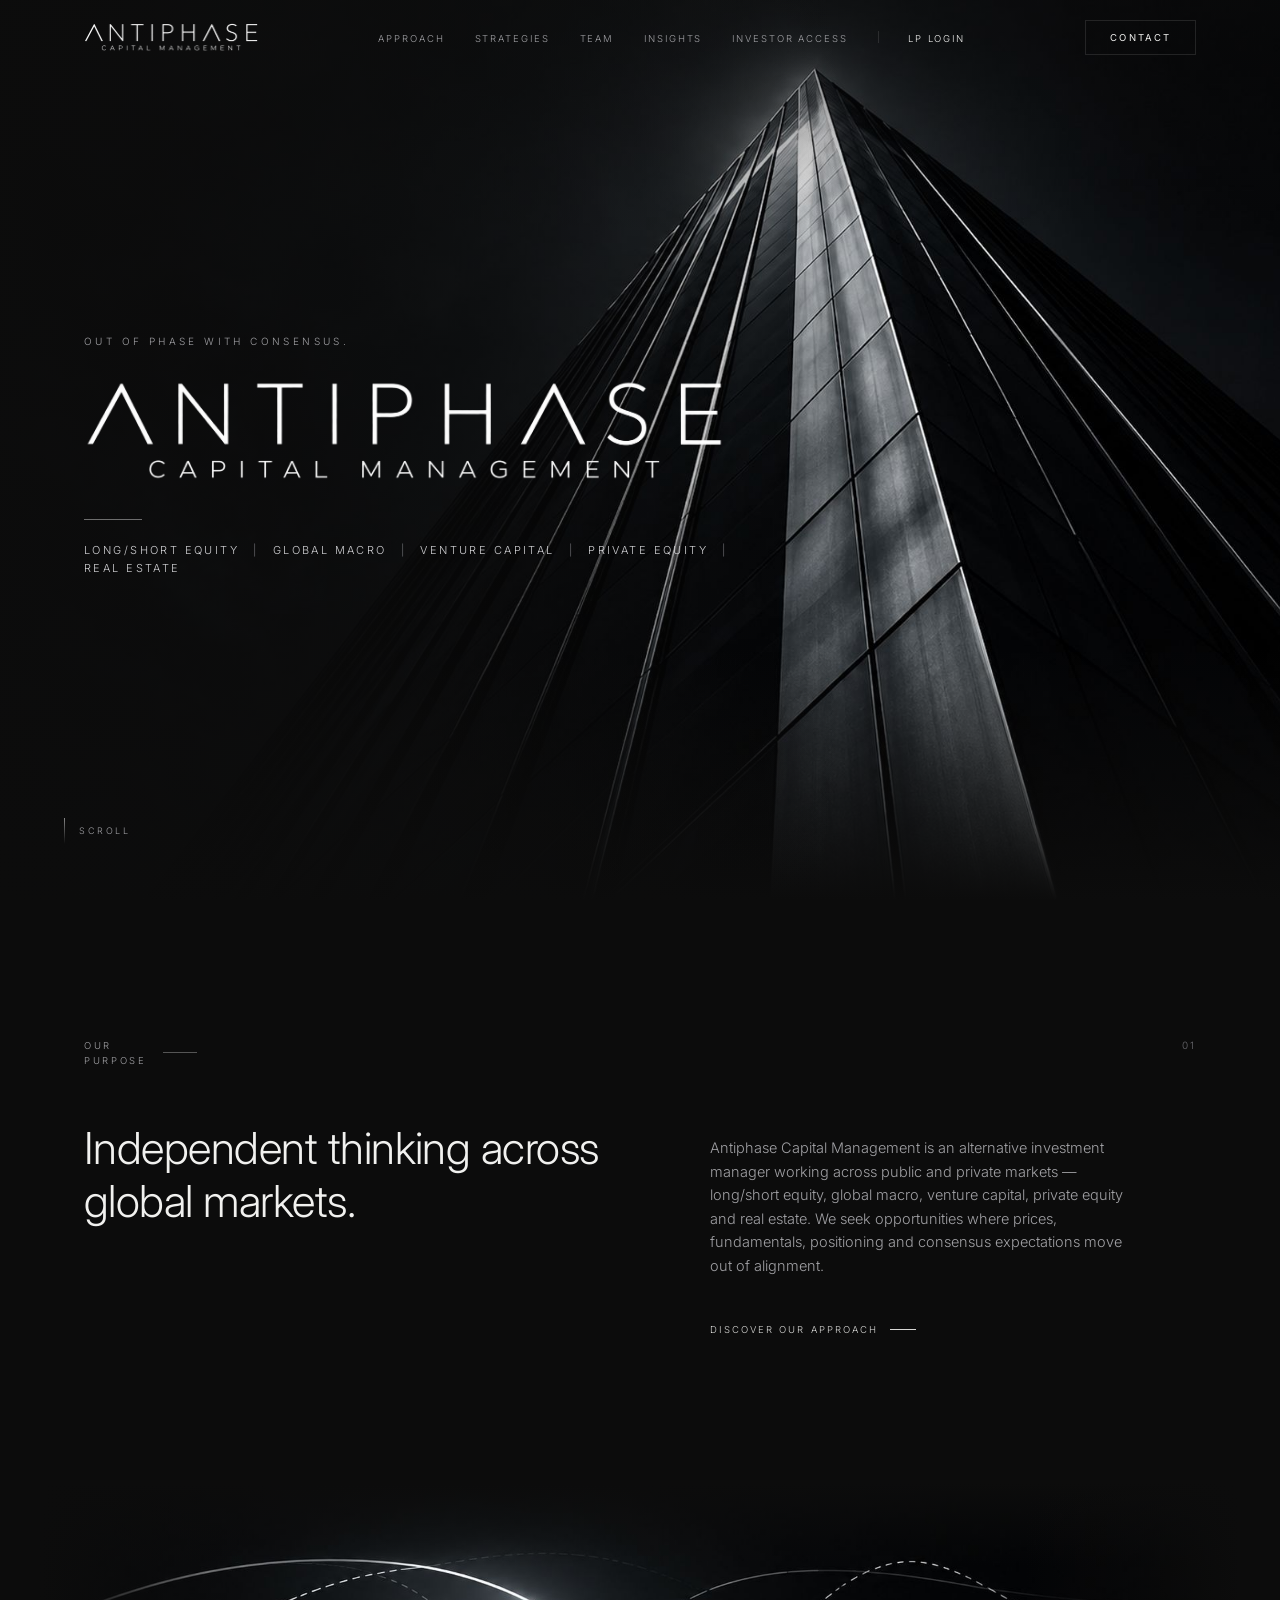
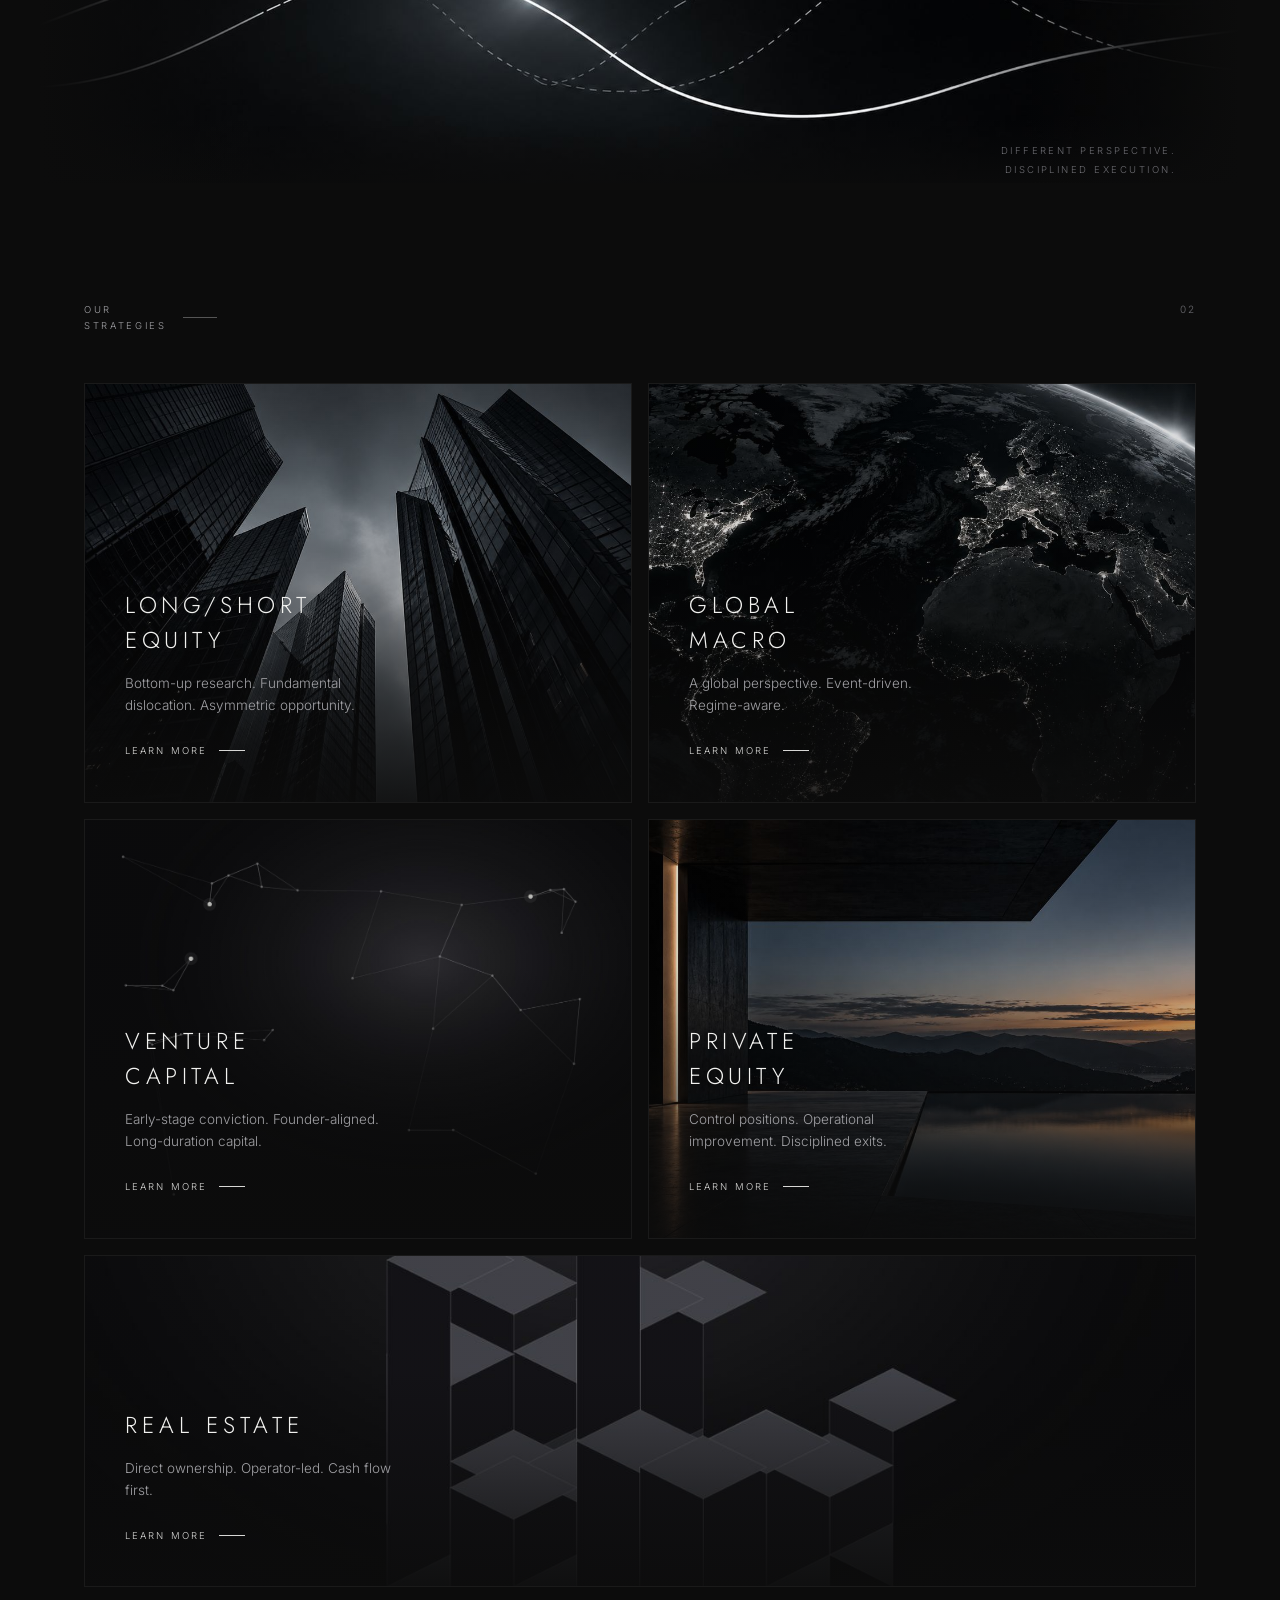
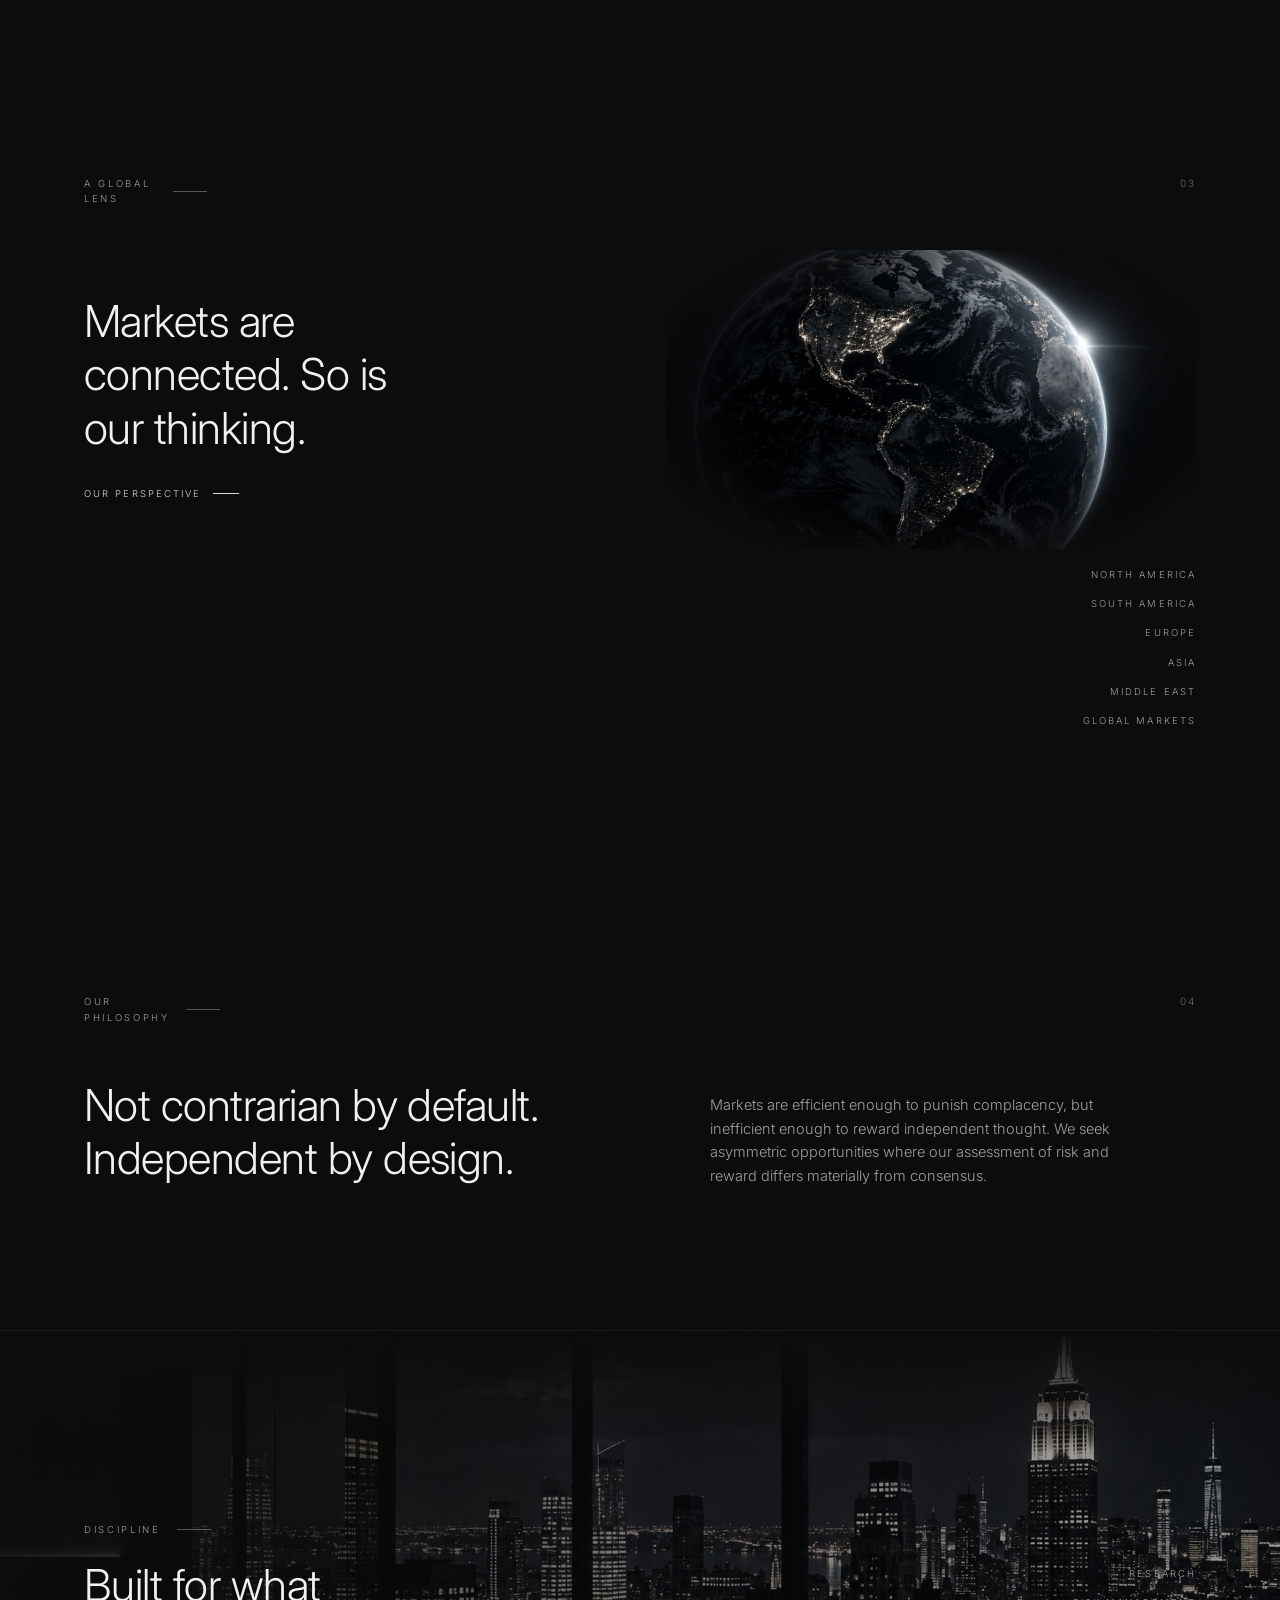
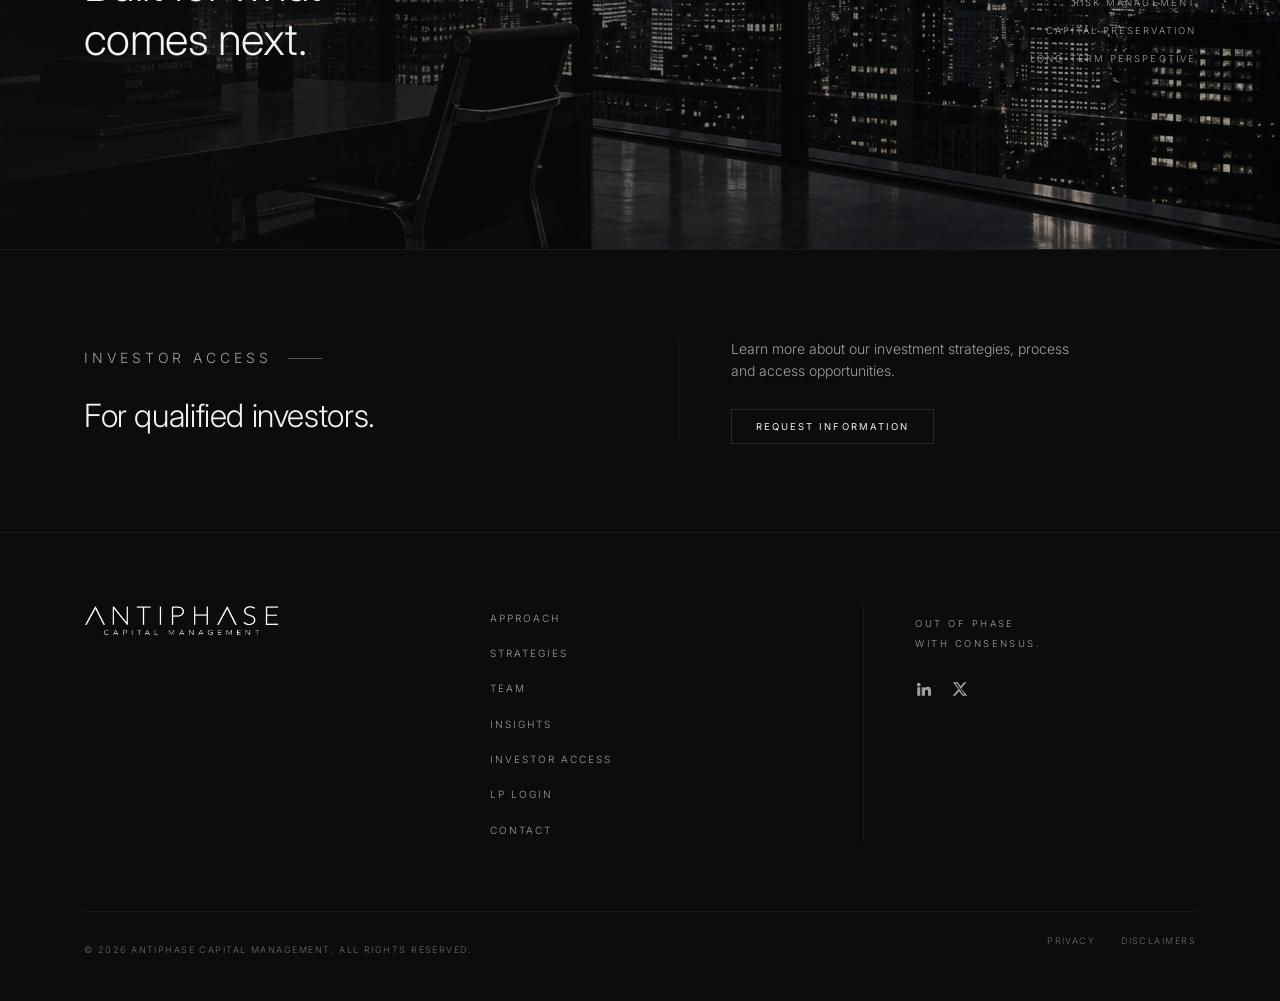
==== commit 4030f140: "added real estate" ====
--- a/index.html
+++ b/index.html
@@ -4,7 +4,7 @@
 <meta charset="utf-8" />
 <meta name="viewport" content="width=device-width, initial-scale=1" />
 <title>Antiphase Capital Management — Public and Private Markets</title>
-<meta name="description" content="Antiphase Capital Management is an alternative investment manager investing across long/short equity, global macro, venture capital and private equity." />
+<meta name="description" content="Antiphase Capital Management is an alternative investment manager investing across long/short equity, global macro, venture capital, private equity and real estate." />
 <link rel="icon" href="favicon.ico" sizes="any">
 <link rel="icon" type="image/png" sizes="32x32" href="favicon-32.png">
 <link rel="apple-touch-icon" href="apple-touch-icon.png">
@@ -22,7 +22,7 @@
     <ul>
       <li><a class="link" href="#purpose">Approach</a></li>
       <li><a class="link" href="#strategies">Strategies</a></li>
-      <li><a class="link" href="#philosophy">Team</a></li>
+      <li><a class="link" href="/team/">Team</a></li>
       <li><a class="link" href="#lens">Insights</a></li>
       <li><a class="link" href="#access">Investor access</a></li>
       <li class="lp"><a class="link" href="#" data-lp>LP Login</a></li>
@@ -44,7 +44,7 @@
       <p class="kicker">Out of phase with consensus.</p>
       <h1><i></i><span class="sr">Antiphase Capital Management</span></h1>
       <div class="rule"></div>
-      <p class="strats">Long/Short Equity <span>|</span> Global Macro <span>|</span> Venture Capital <span>|</span> Private Equity</p>
+      <p class="strats">Long/Short Equity <span>|</span> Global Macro <span>|</span> Venture Capital <span>|</span> Private Equity <span>|</span> Real Estate</p>
     </div>
     <a href="#purpose" class="scroll"><i></i>Scroll</a>
   </section>
@@ -59,7 +59,7 @@
       <div class="two">
         <h2 class="rv">Independent thinking across global markets.</h2>
         <div class="rv">
-          <p class="copy">Antiphase Capital Management is an alternative investment manager working across public and private markets — long/short equity, global macro, venture capital and private equity. We seek opportunities where prices, fundamentals, positioning and consensus expectations move out of alignment.</p>
+          <p class="copy">Antiphase Capital Management is an alternative investment manager working across public and private markets — long/short equity, global macro, venture capital, private equity and real estate. We seek opportunities where prices, fundamentals, positioning and consensus expectations move out of alignment.</p>
           <a class="inline-link" href="#philosophy">Discover our approach <span class="arw"></span></a>
         </div>
       </div>
@@ -110,6 +110,14 @@
             <h3>PRIVATE<br>EQUITY</h3>
             <p>Control positions. Operational improvement. Disciplined exits.</p>
             <a class="inline-link" href="/strategies/private-equity/">Learn more <span class="arw"></span></a>
+          </div>
+        </article>
+        <article class="card wide rv">
+          <div class="art"><img src="realestate.jpg" alt="" loading="lazy" decoding="async"></div>
+          <div class="card-body">
+            <h3>REAL ESTATE</h3>
+            <p>Direct ownership. Operator-led. Cash flow first.</p>
+            <a class="inline-link" href="/strategies/real-estate/">Learn more <span class="arw"></span></a>
           </div>
         </article>
       </div>
@@ -188,7 +196,7 @@
       <ul>
         <li><a href="#purpose">Approach</a></li>
         <li><a href="#strategies">Strategies</a></li>
-        <li><a href="#philosophy">Team</a></li>
+        <li><a href="/team/">Team</a></li>
         <li><a href="#lens">Insights</a></li>
         <li><a href="#access">Investor access</a></li>
         <li><a href="#" data-lp>LP Login</a></li>
--- a/styles.css
+++ b/styles.css
@@ -216,7 +216,7 @@
 .step h3{margin:0;font-weight:400;font-size:17px}
 .step p{margin:0;color:var(--mute);font-size:13.5px;max-width:52ch}
 
-.related{display:grid;grid-template-columns:repeat(3,1fr);gap:16px;margin-top:40px}
+.related{display:grid;grid-template-columns:repeat(4,1fr);gap:14px;margin-top:40px}
 .rel{border:1px solid var(--line-soft);padding:clamp(22px,2.6vw,30px);transition:border-color .3s,background .3s;display:block}
 .rel:hover{border-color:rgba(255,255,255,.3);background:rgba(255,255,255,.02)}
 .rel .n{font-size:9.5px;letter-spacing:.2em;color:var(--dim)}
@@ -236,3 +236,24 @@
   .step .n{padding-top:0}
   .page-hero .wrap{padding-top:112px}
 }
+
+/* ================= team ================= */
+.team-hero{min-height:clamp(340px,46vh,460px)}
+.people{display:grid;grid-template-columns:repeat(3,1fr);gap:clamp(26px,3.2vw,52px) clamp(24px,3vw,48px);margin-top:46px}
+.person{border-top:1px solid var(--line);padding-top:24px}
+.avatar{width:100%;aspect-ratio:4/5;background:linear-gradient(155deg,#17171b 0%,#0e0e11 58%,#09090b 100%);
+  border:1px solid var(--line-soft);display:flex;align-items:center;justify-content:center;margin-bottom:22px}
+.avatar span{font-family:var(--display);font-weight:200;font-size:clamp(22px,2.4vw,30px);letter-spacing:.22em;
+  text-indent:.22em;color:rgba(255,255,255,.30)}
+.person h3{margin:0;font-weight:400;font-size:17px;letter-spacing:-.005em}
+.person .role{margin:8px 0 0;font-size:9.5px;letter-spacing:.2em;text-transform:uppercase;color:var(--dim)}
+.person .bio{margin:16px 0 0;color:var(--mute);font-size:13.5px}
+@media(max-width:900px){.people{grid-template-columns:1fr 1fr;gap:30px 20px}}
+@media(max-width:560px){.people{grid-template-columns:1fr}}
+
+/* fifth strategy card runs full width */
+.card.wide{grid-column:1 / -1;min-height:clamp(260px,26vw,340px)}
+.card.wide .card-body{max-width:780px}
+.card.wide h3{letter-spacing:.22em}
+@media(max-width:1080px){.related{grid-template-columns:repeat(2,1fr)}}
+@media(max-width:900px){.related{grid-template-columns:1fr}.card.wide{grid-column:auto}}
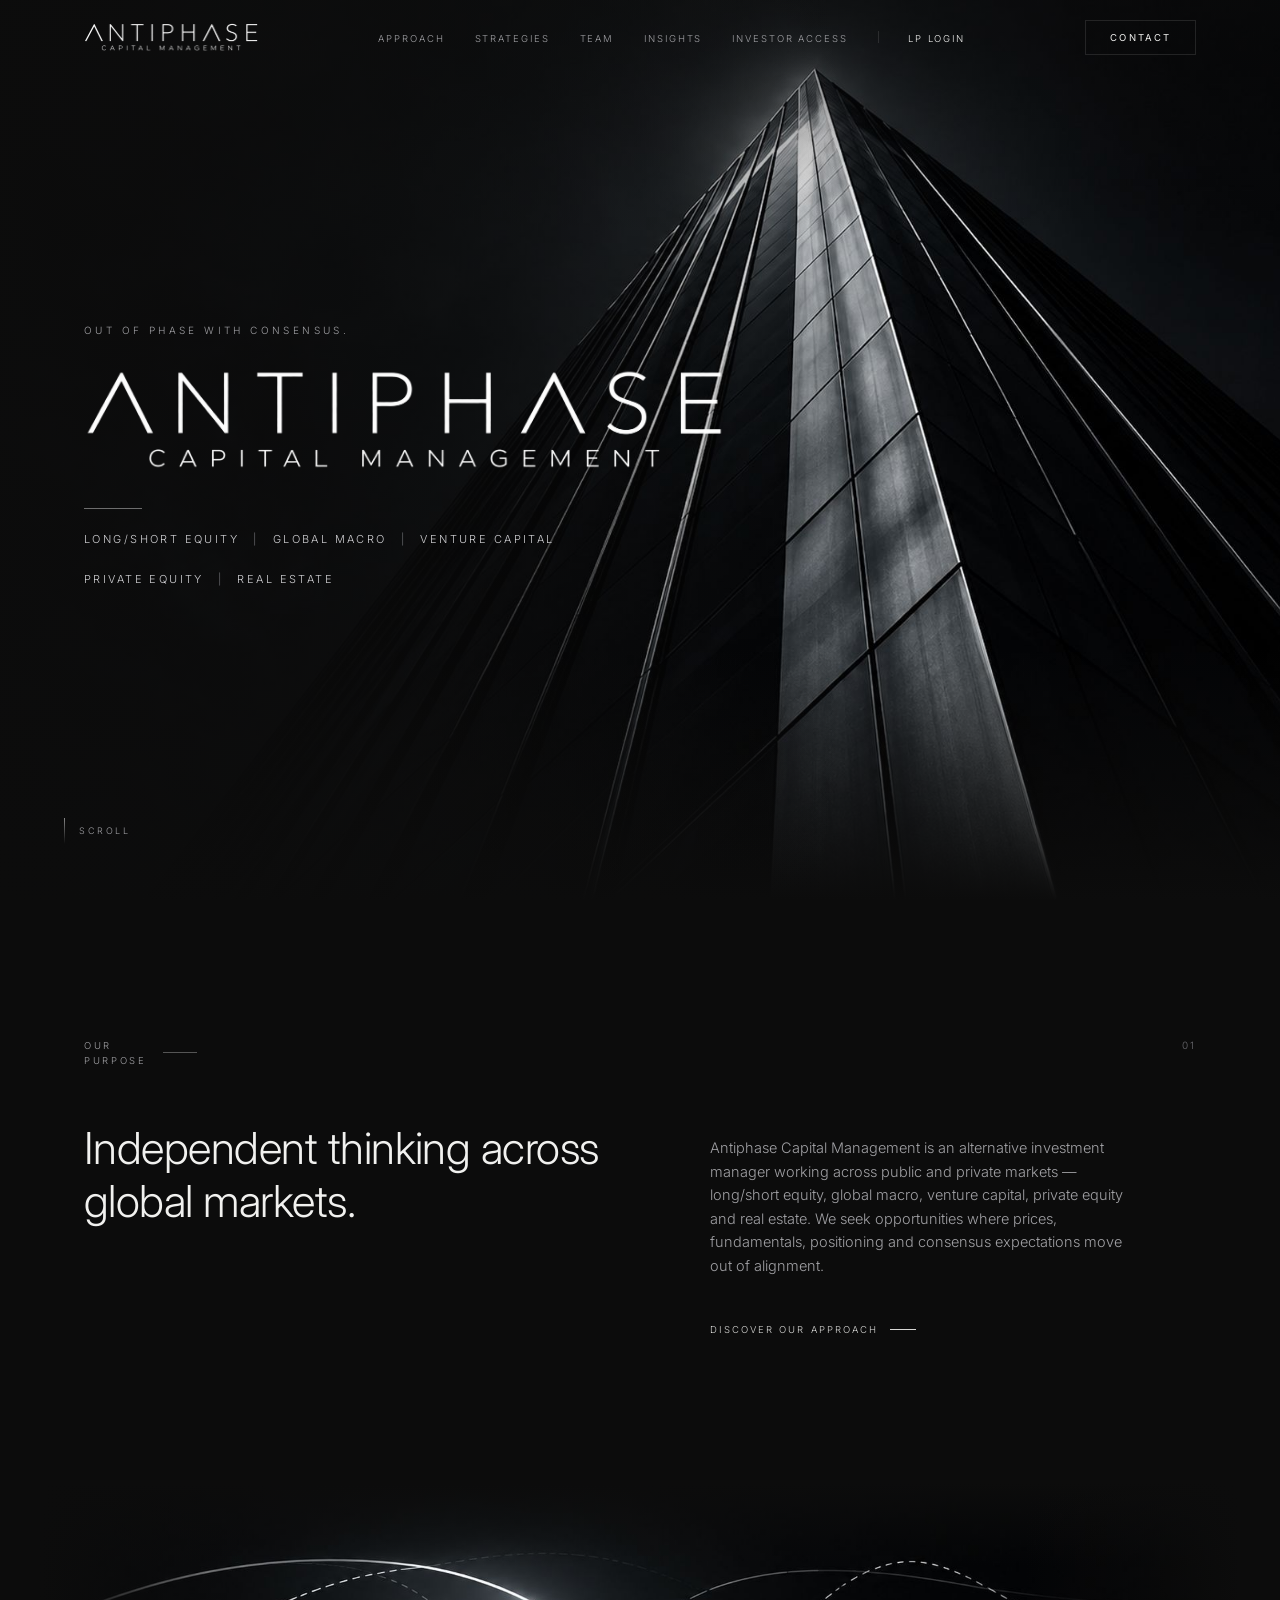
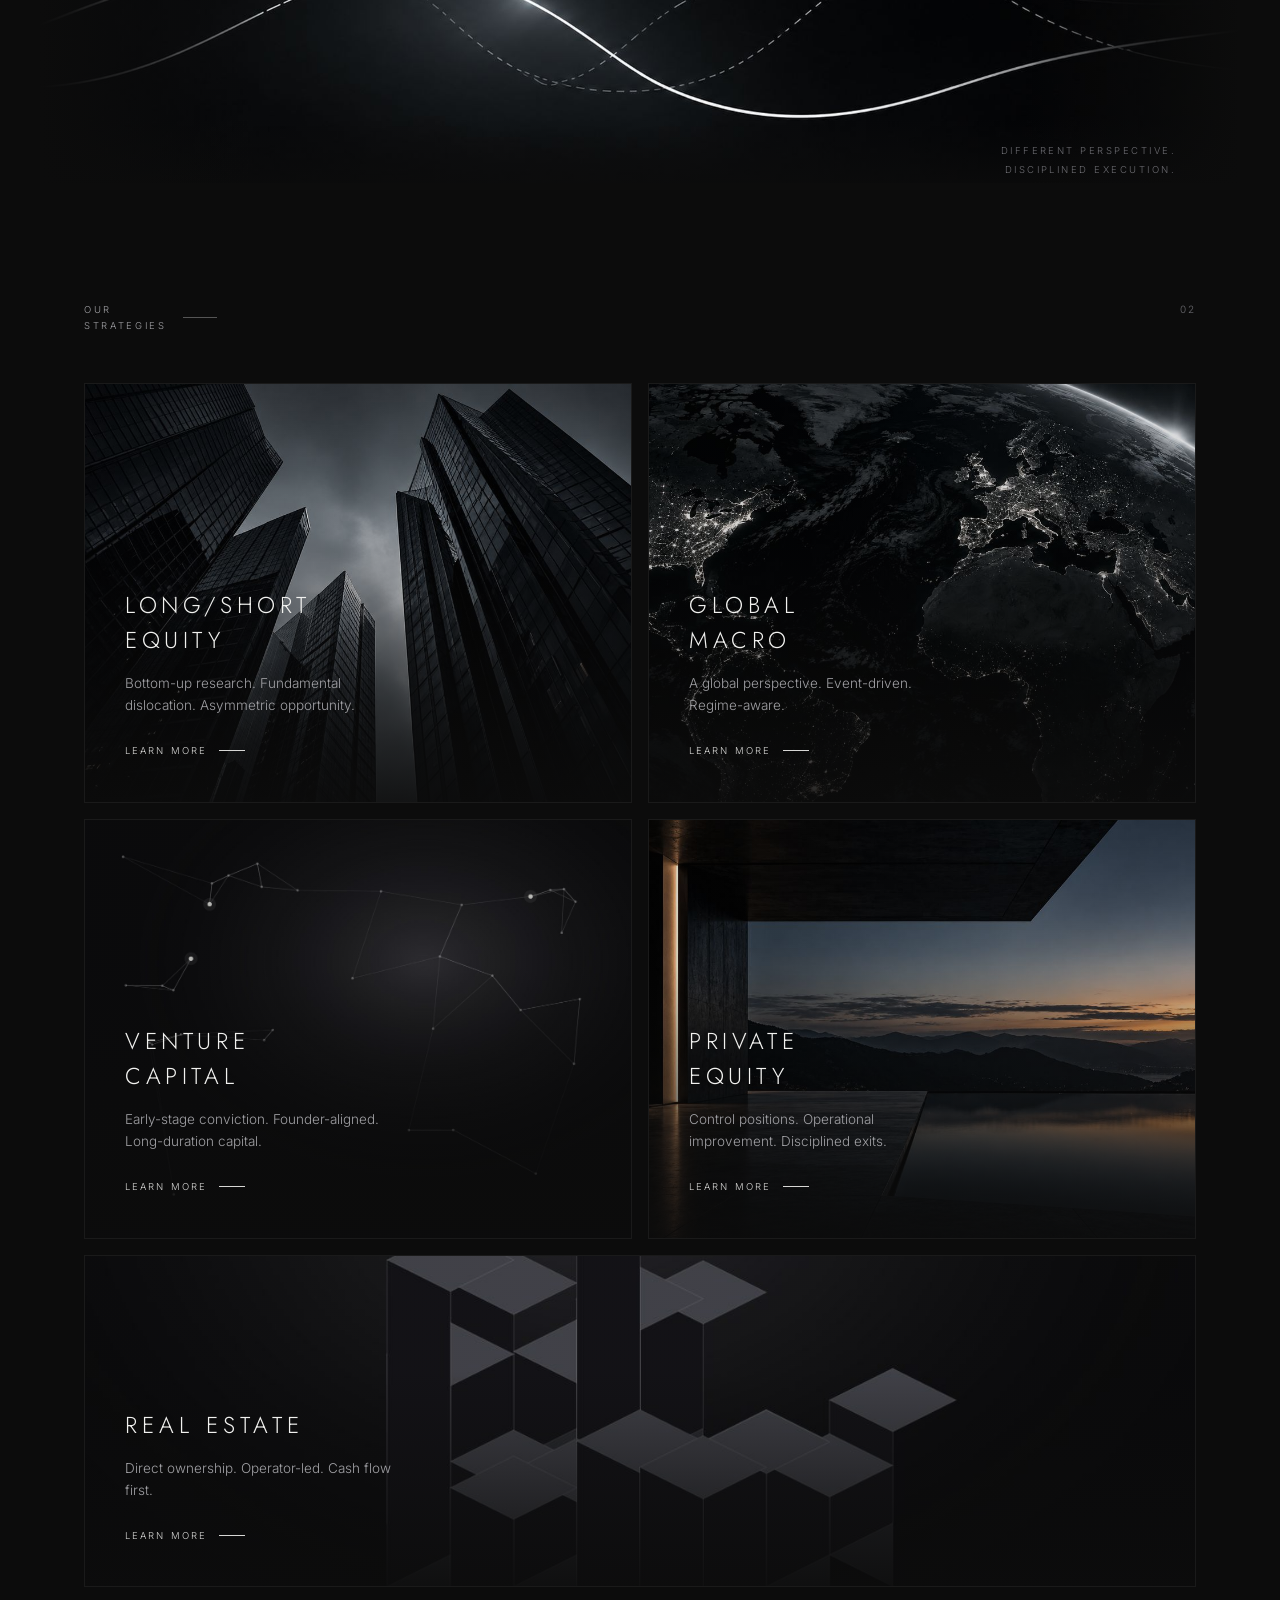
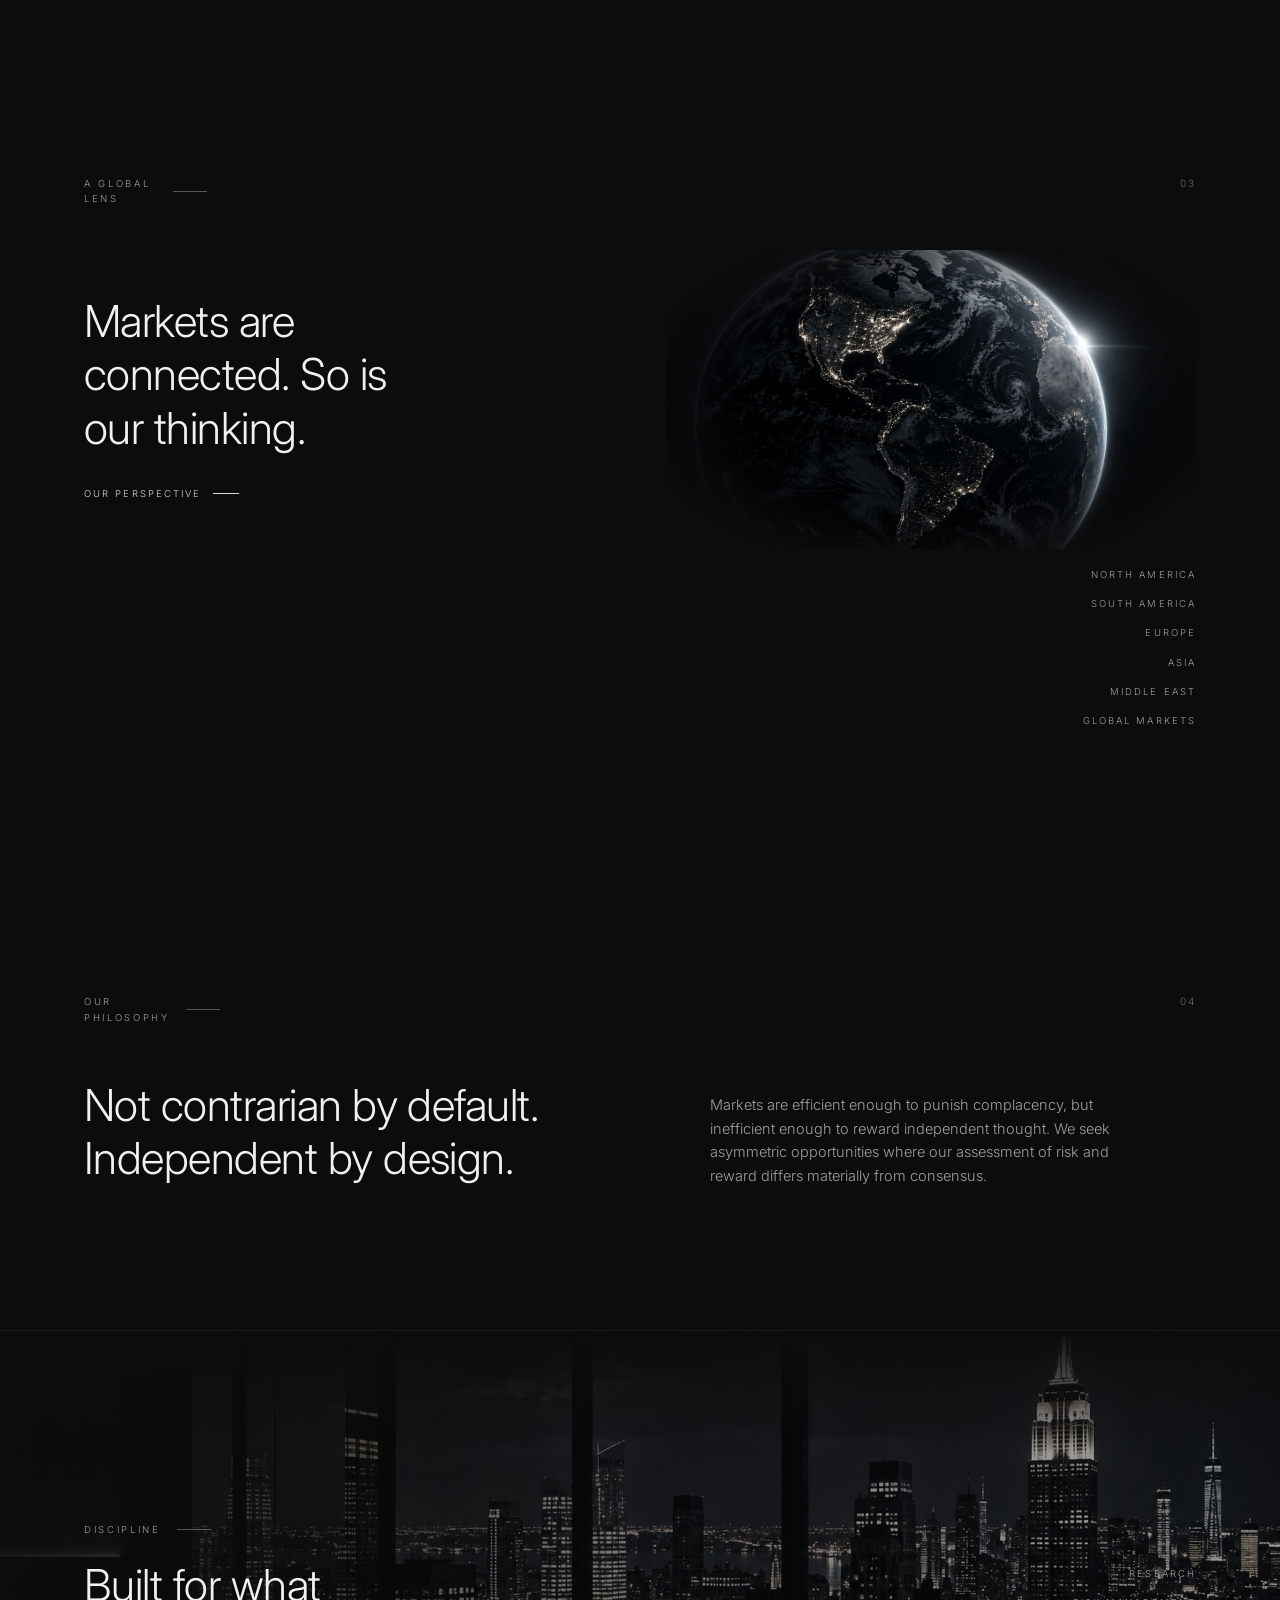
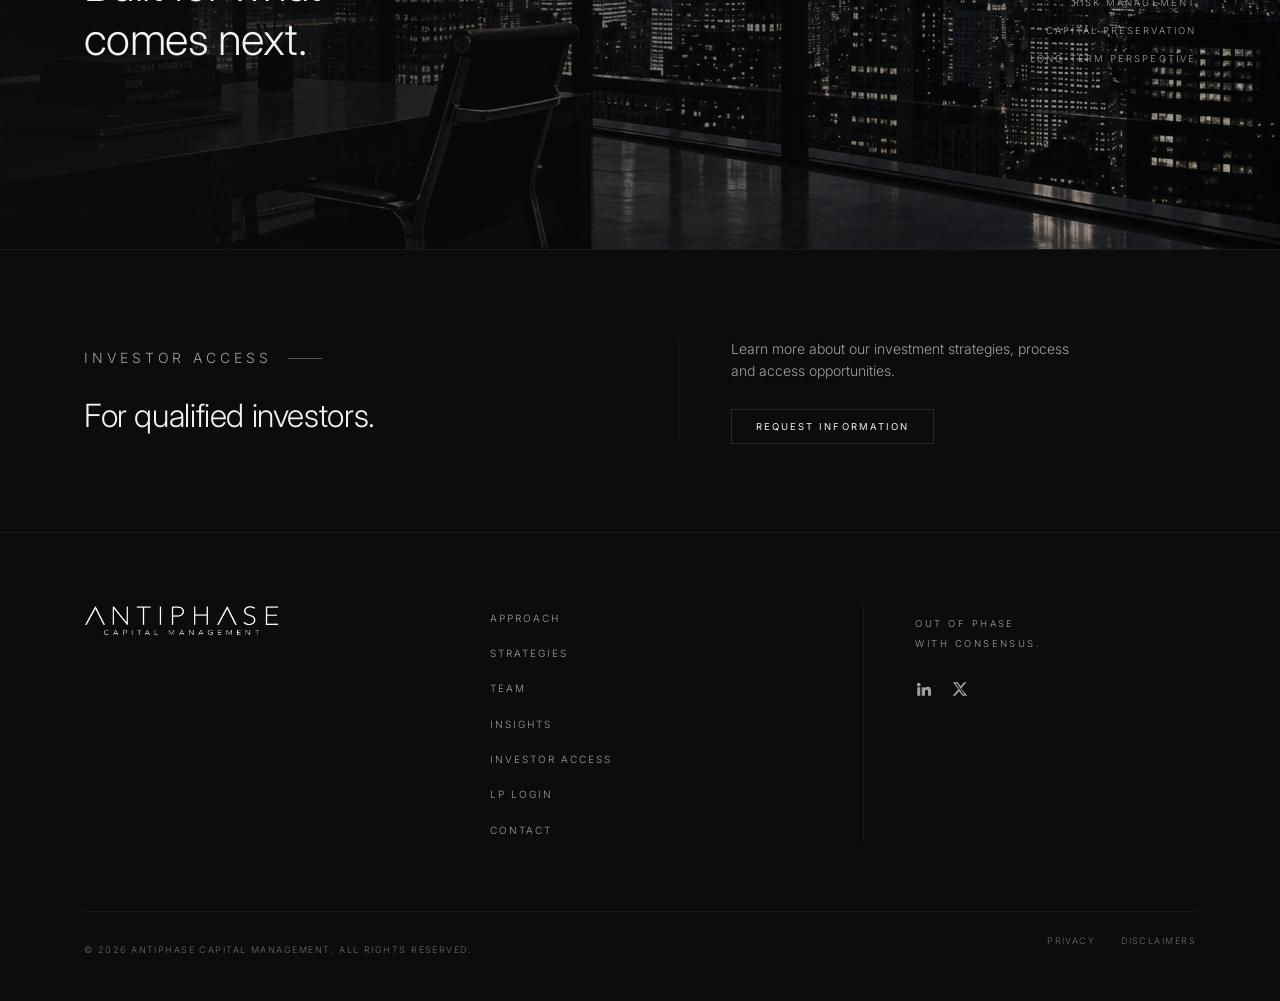
==== commit 67de8f1f: "hero update" ====
--- a/index.html
+++ b/index.html
@@ -44,7 +44,7 @@
       <p class="kicker">Out of phase with consensus.</p>
       <h1><i></i><span class="sr">Antiphase Capital Management</span></h1>
       <div class="rule"></div>
-      <p class="strats">Long/Short Equity <span>|</span> Global Macro <span>|</span> Venture Capital <span>|</span> Private Equity <span>|</span> Real Estate</p>
+      <p class="strats">Long/Short Equity <span>|</span> Global Macro <span>|</span> Venture Capital<b class="brk"></b>Private Equity <span>|</span> Real Estate</p>
     </div>
     <a href="#purpose" class="scroll"><i></i>Scroll</a>
   </section>
--- a/styles.css
+++ b/styles.css
@@ -62,7 +62,7 @@
 .hero h1{margin:30px 0 0;line-height:0}
 .hero h1 i{display:block;background:url("[data-uri]") left center/contain no-repeat;aspect-ratio:1400/223;width:min(94%,640px)}
 .rule{width:58px;height:1px;background:rgba(255,255,255,.4);margin:38px 0 22px}
-.strats{display:flex;flex-wrap:wrap;align-items:center;gap:0;font-size:clamp(9.5px,1.1vw,11px);letter-spacing:.22em;text-transform:uppercase;color:#cfcfd2;margin:0;max-width:720px}
+.strats{display:flex;flex-wrap:wrap;align-items:center;gap:0;row-gap:11px;font-size:clamp(9.5px,1.1vw,11px);letter-spacing:.22em;text-transform:uppercase;color:#cfcfd2;margin:0;max-width:720px}
 .strats span{color:var(--dim);margin:0 clamp(9px,1.1vw,15px)}
 .scroll{position:absolute;left:var(--pad);bottom:56px;z-index:2;display:flex;align-items:center;gap:14px;font-size:9px;letter-spacing:.28em;text-transform:uppercase;color:var(--mute)}
 .scroll i{display:block;width:1px;height:26px;background:linear-gradient(180deg,rgba(255,255,255,.5),transparent);animation:drop 2.6s ease-in-out infinite}
@@ -257,3 +257,6 @@
 .card.wide h3{letter-spacing:.22em}
 @media(max-width:1080px){.related{grid-template-columns:repeat(2,1fr)}}
 @media(max-width:900px){.related{grid-template-columns:1fr}.card.wide{grid-column:auto}}
+
+/* hero strategy line breaks after the third item */
+.strats .brk{flex-basis:100%;height:0;margin:0}
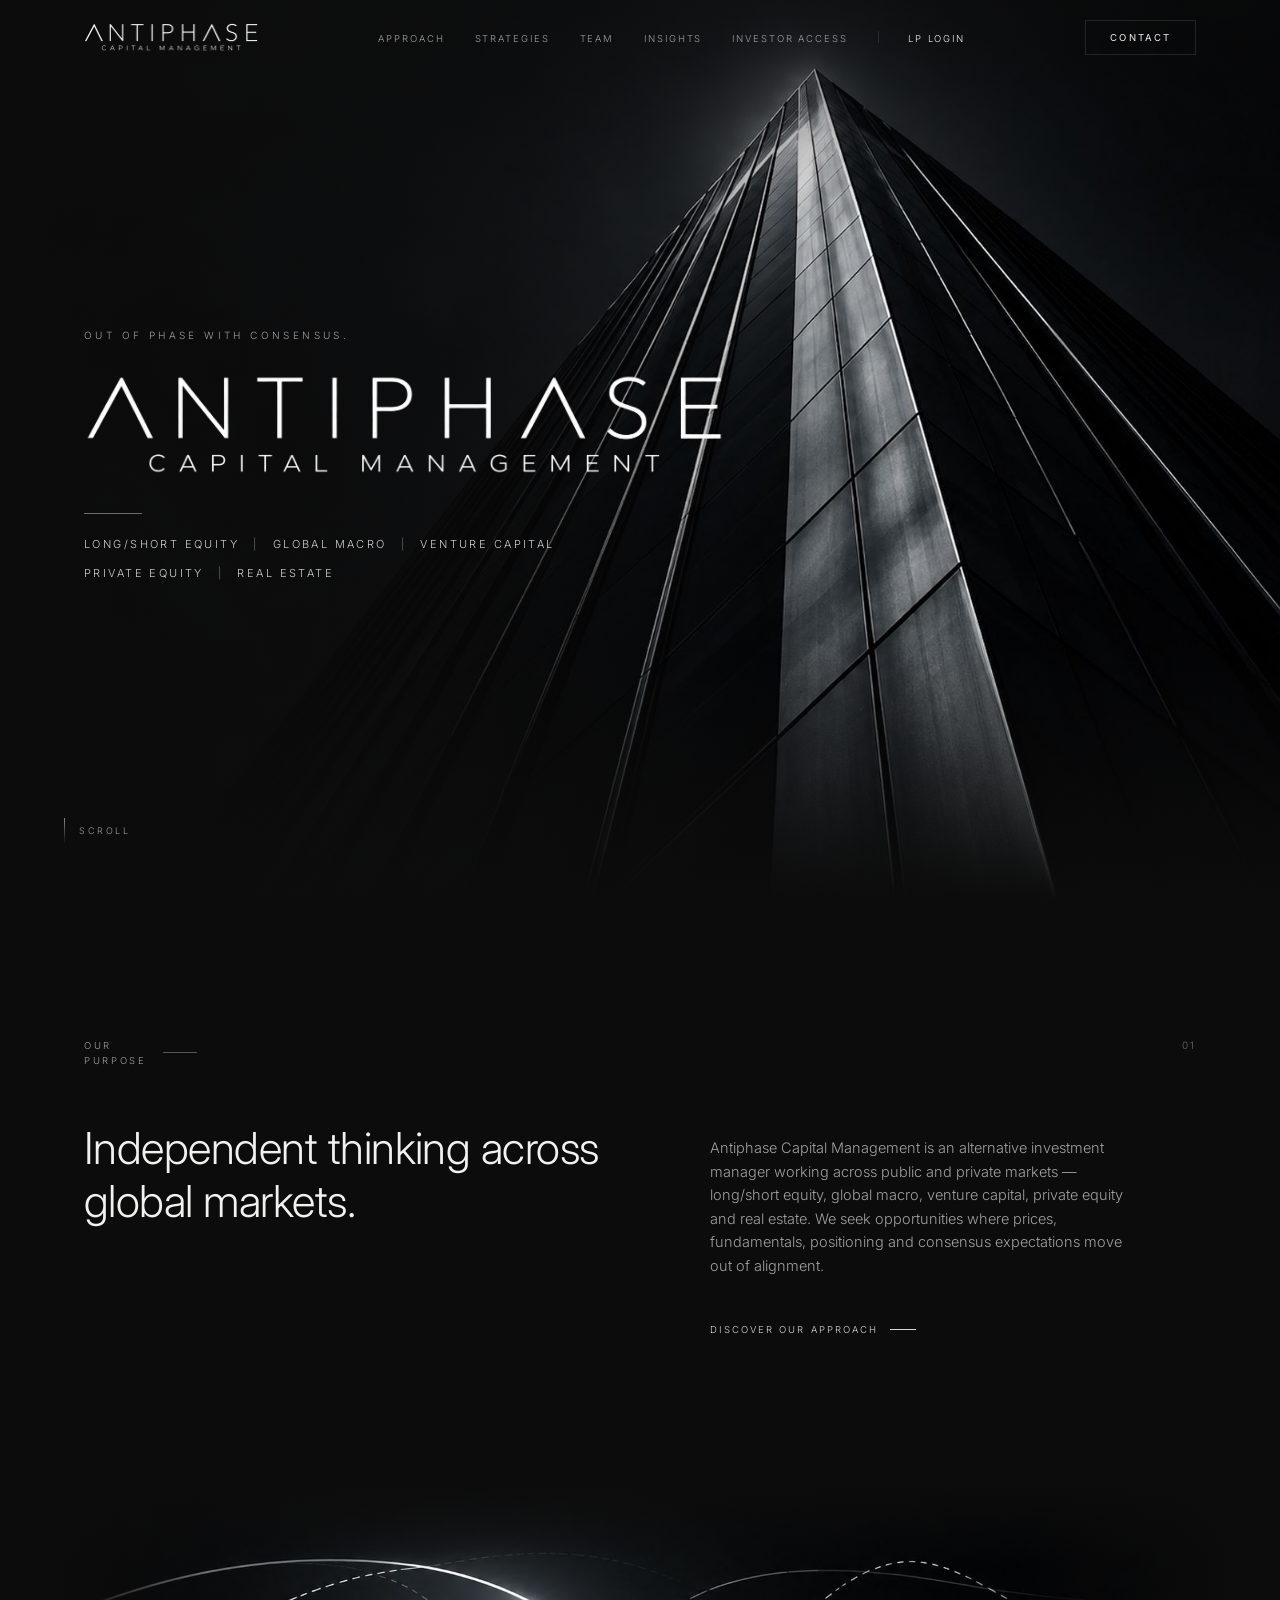
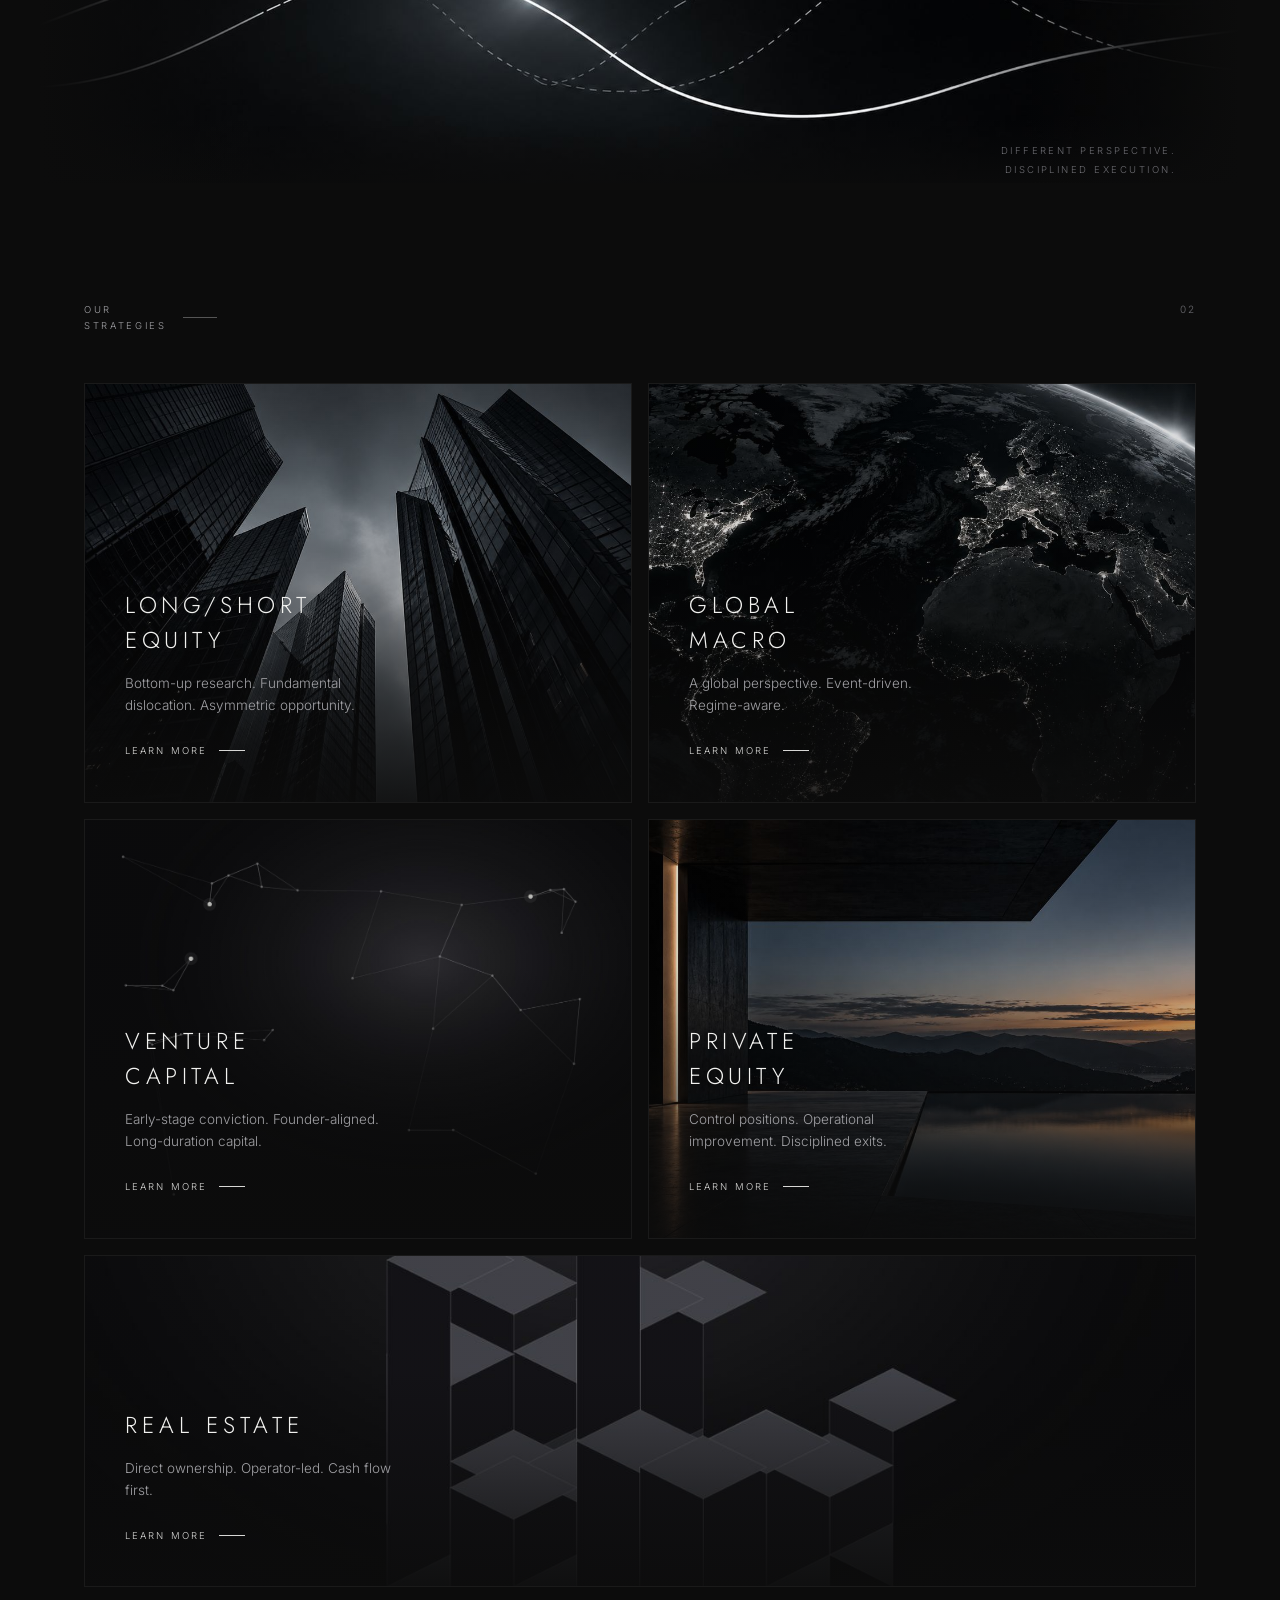
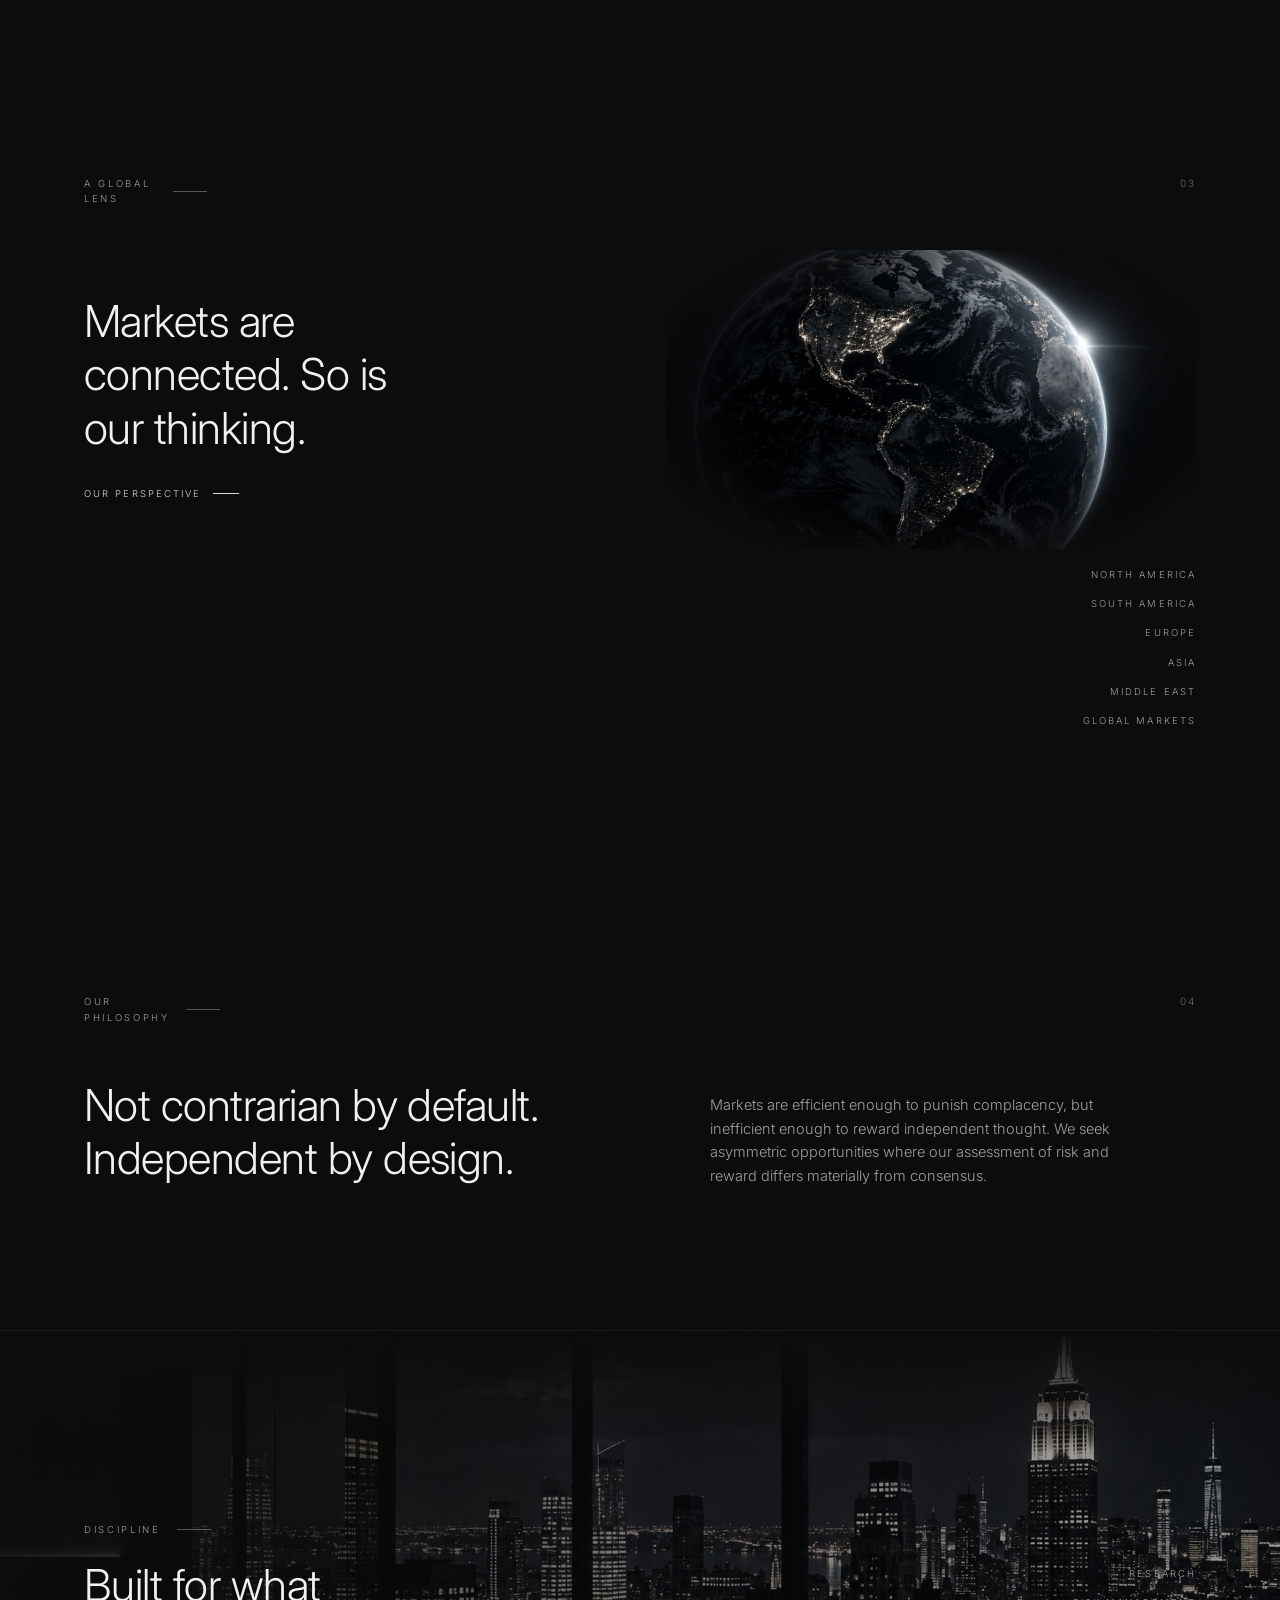
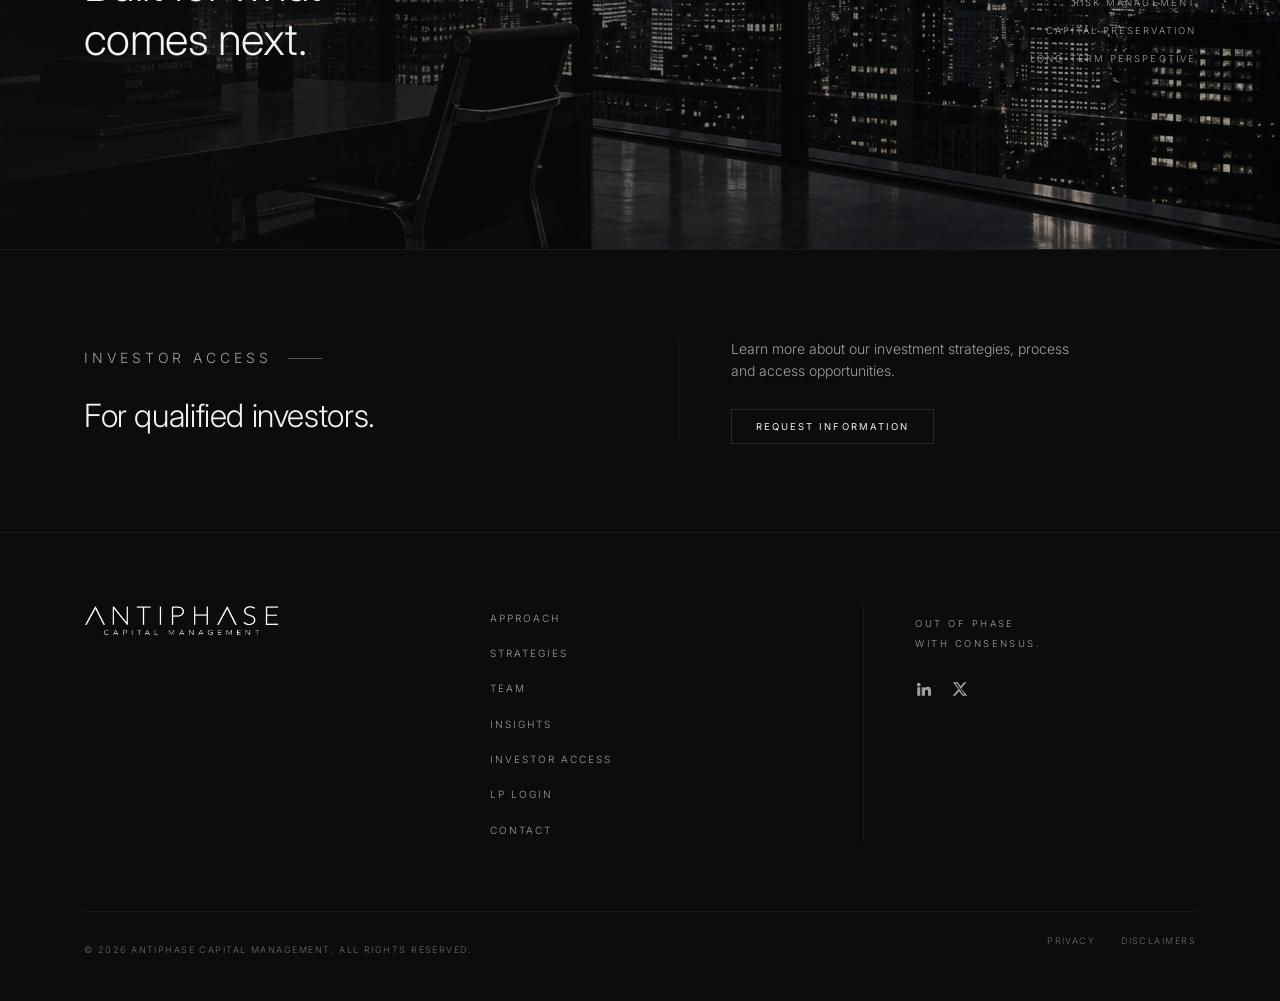
==== commit 4d89b02d: "home update" ====
--- a/index.html
+++ b/index.html
@@ -44,7 +44,8 @@
       <p class="kicker">Out of phase with consensus.</p>
       <h1><i></i><span class="sr">Antiphase Capital Management</span></h1>
       <div class="rule"></div>
-      <p class="strats">Long/Short Equity <span>|</span> Global Macro <span>|</span> Venture Capital<b class="brk"></b>Private Equity <span>|</span> Real Estate</p>
+      <p class="strats">Long/Short Equity <span>|</span> Global Macro <span>|</span> Venture Capital</p>
+      <p class="strats" style="margin-top:11px">Private Equity <span>|</span> Real Estate</p>
     </div>
     <a href="#purpose" class="scroll"><i></i>Scroll</a>
   </section>
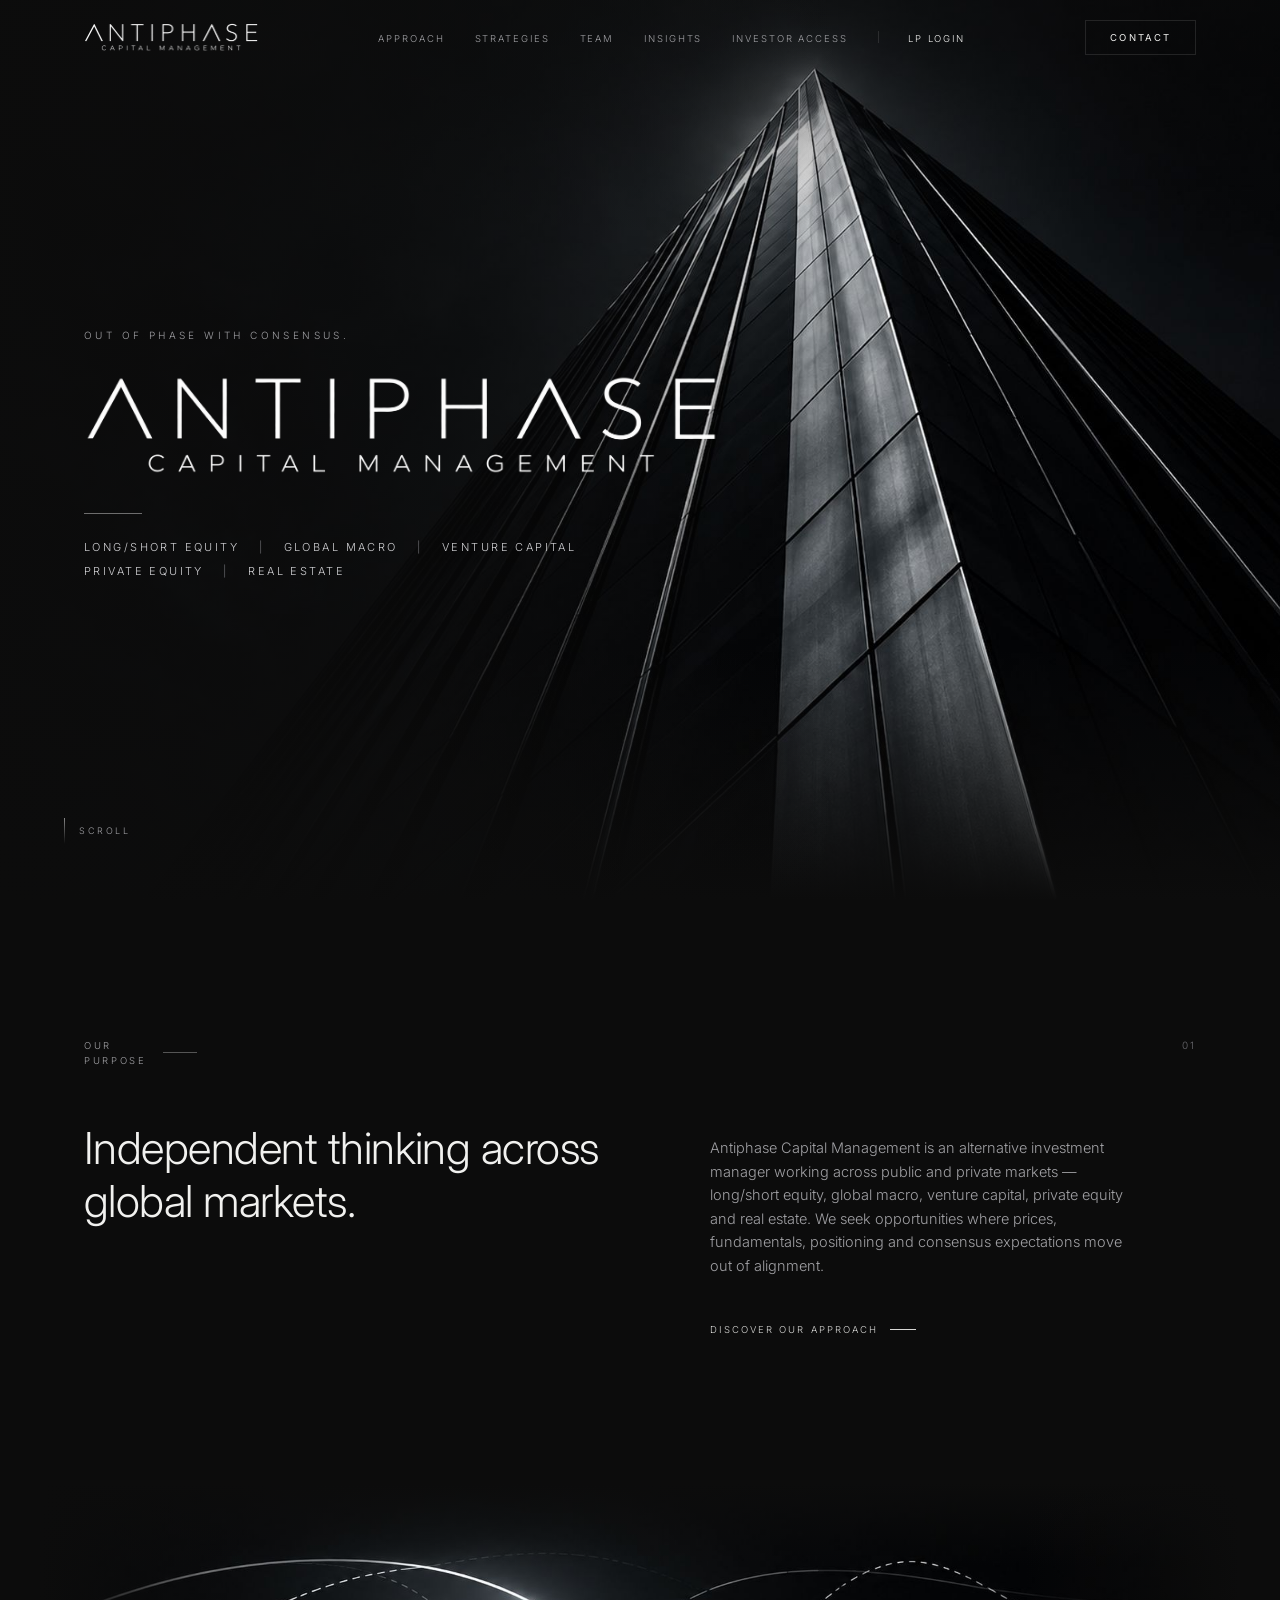
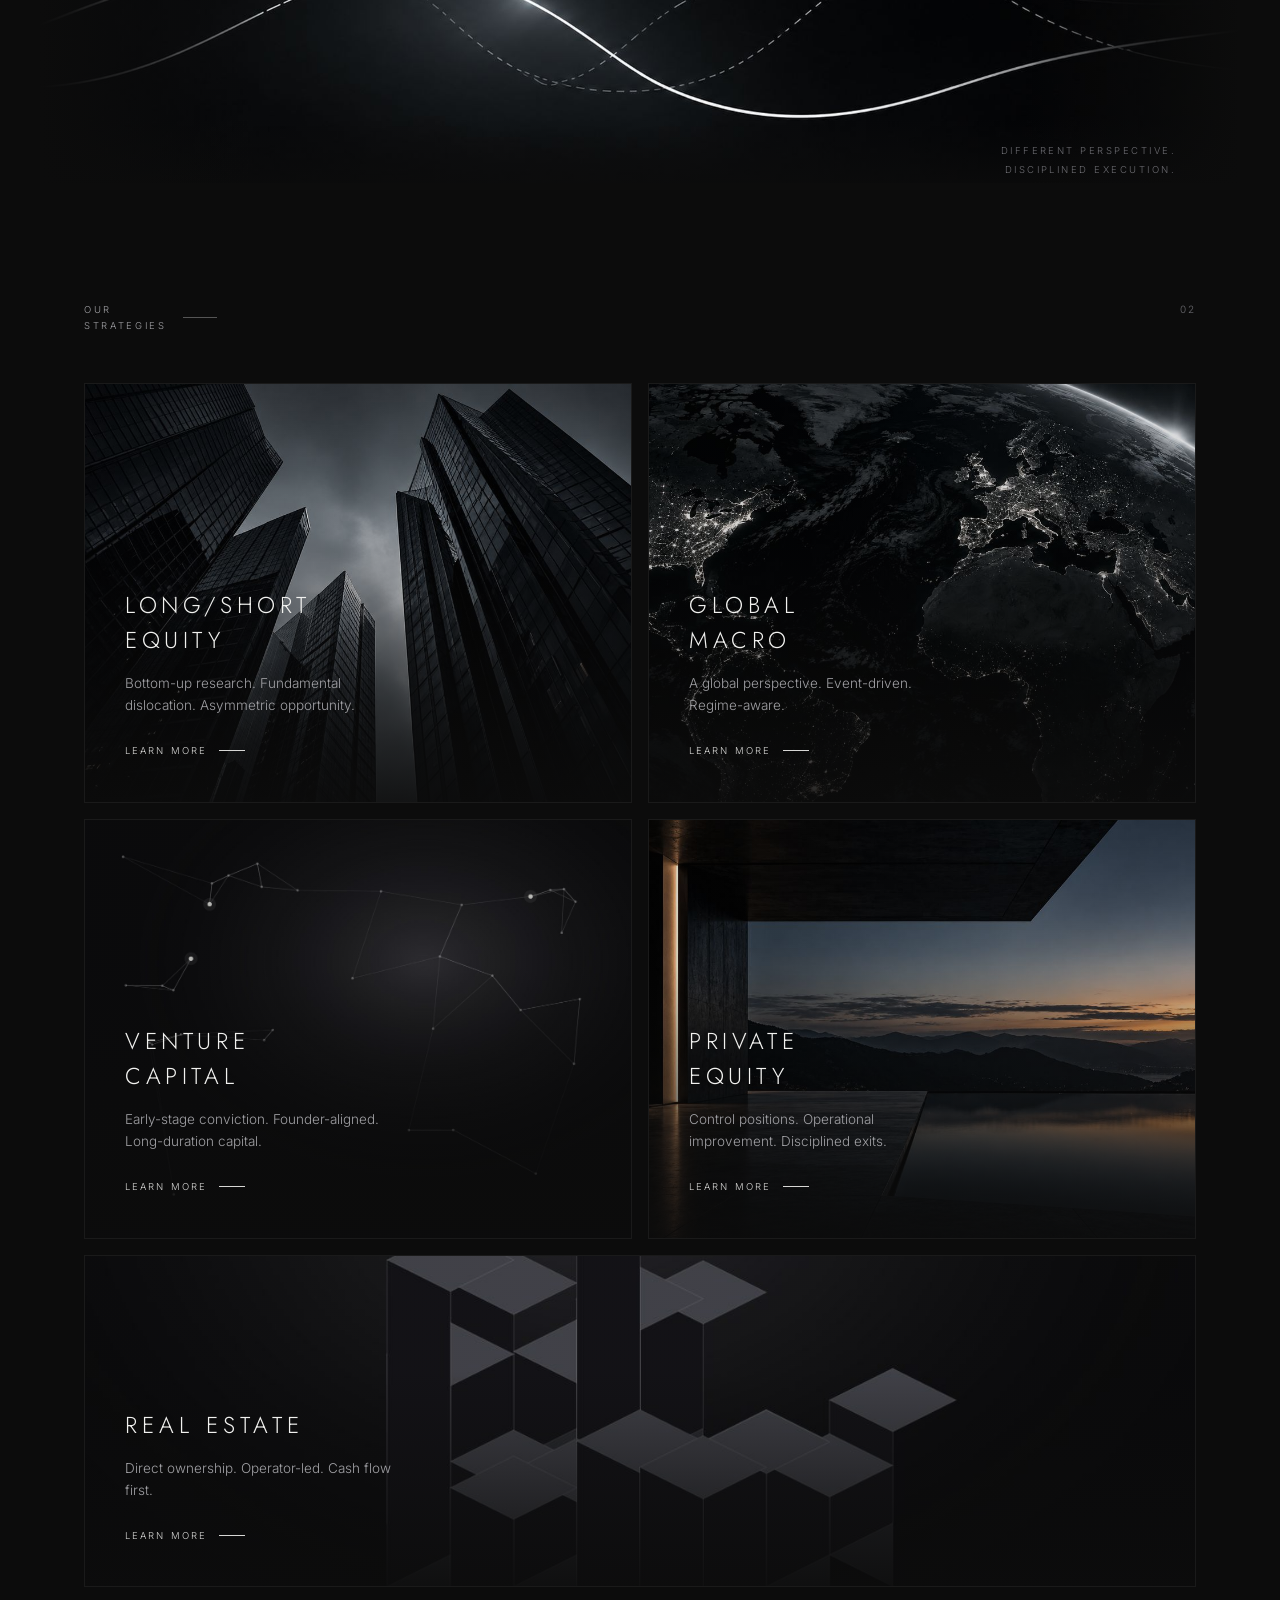
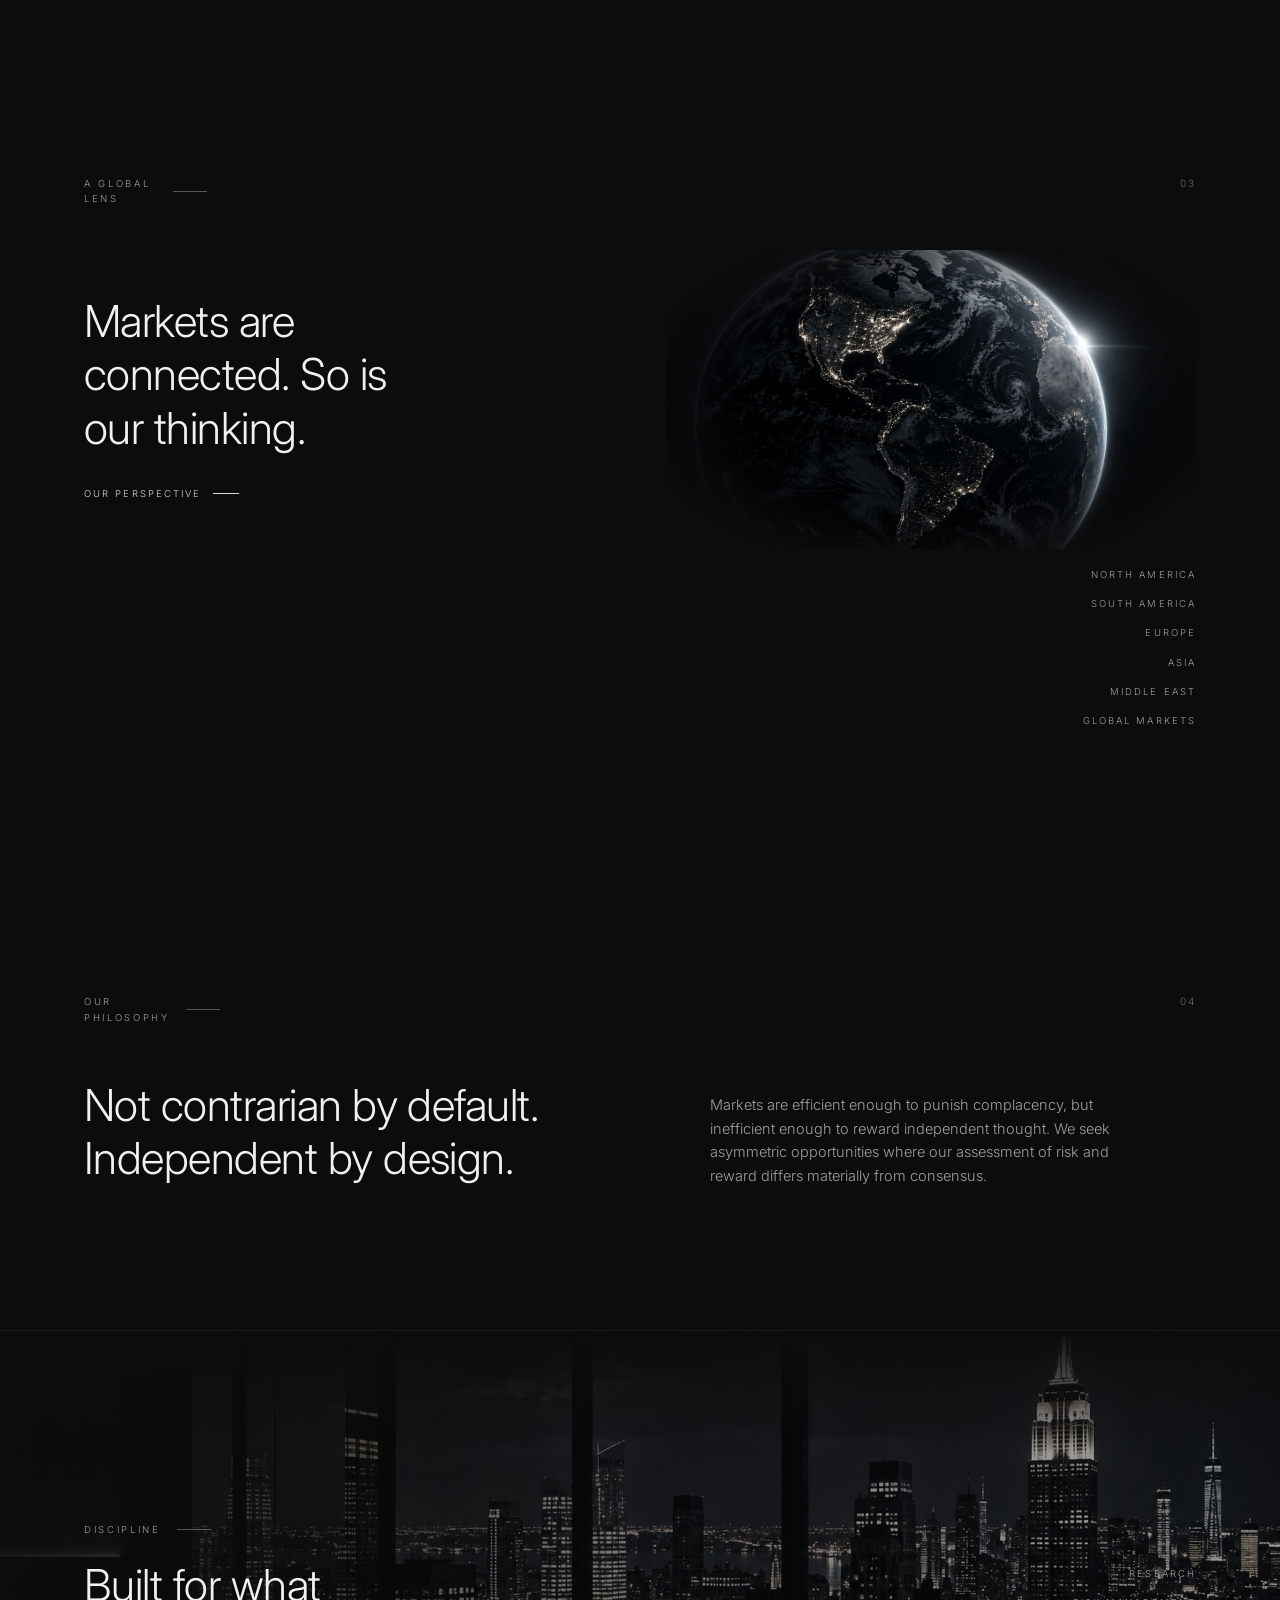
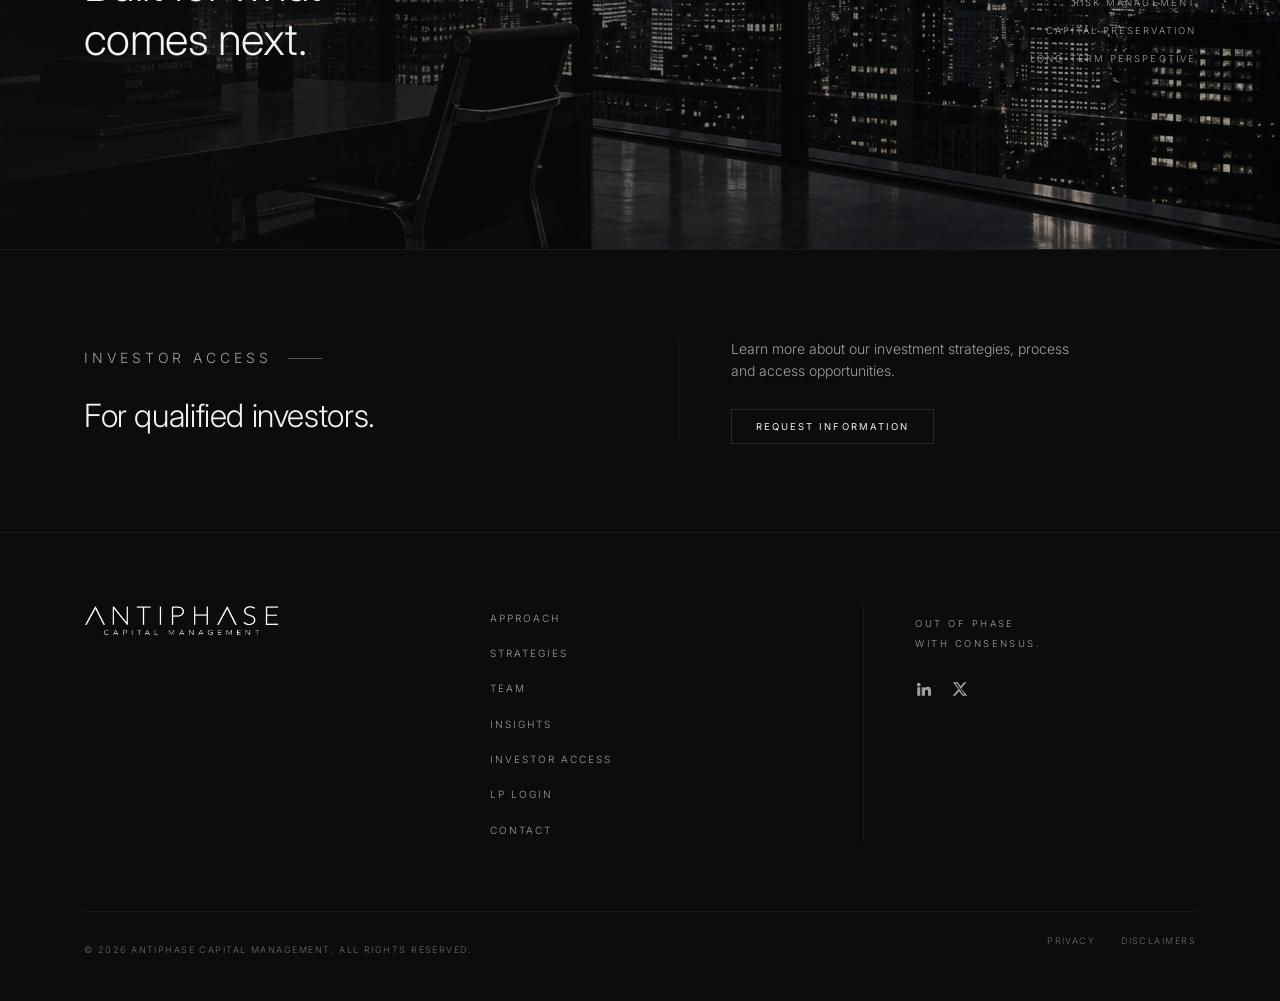
==== commit cf64d6b1: "site uupdate" ====
--- a/index.html
+++ b/index.html
@@ -44,8 +44,7 @@
       <p class="kicker">Out of phase with consensus.</p>
       <h1><i></i><span class="sr">Antiphase Capital Management</span></h1>
       <div class="rule"></div>
-      <p class="strats">Long/Short Equity <span>|</span> Global Macro <span>|</span> Venture Capital</p>
-      <p class="strats" style="margin-top:11px">Private Equity <span>|</span> Real Estate</p>
+      <p class="strats">Long/Short Equity <span>|</span> Global Macro <span>|</span> Venture Capital<span class="sep-m">|</span><span class="brk"><br></span>Private Equity <span>|</span> Real Estate</p>
     </div>
     <a href="#purpose" class="scroll"><i></i>Scroll</a>
   </section>
--- a/styles.css
+++ b/styles.css
@@ -62,7 +62,7 @@
 .hero h1{margin:30px 0 0;line-height:0}
 .hero h1 i{display:block;background:url("[data-uri]") left center/contain no-repeat;aspect-ratio:1400/223;width:min(94%,640px)}
 .rule{width:58px;height:1px;background:rgba(255,255,255,.4);margin:38px 0 22px}
-.strats{display:flex;flex-wrap:wrap;align-items:center;gap:0;row-gap:11px;font-size:clamp(9.5px,1.1vw,11px);letter-spacing:.22em;text-transform:uppercase;color:#cfcfd2;margin:0;max-width:720px}
+.strats{font-size:clamp(9.5px,1.1vw,11px);letter-spacing:.22em;text-transform:uppercase;color:#cfcfd2;margin:0;max-width:720px;line-height:2.1}
 .strats span{color:var(--dim);margin:0 clamp(9px,1.1vw,15px)}
 .scroll{position:absolute;left:var(--pad);bottom:56px;z-index:2;display:flex;align-items:center;gap:14px;font-size:9px;letter-spacing:.28em;text-transform:uppercase;color:var(--mute)}
 .scroll i{display:block;width:1px;height:26px;background:linear-gradient(180deg,rgba(255,255,255,.5),transparent);animation:drop 2.6s ease-in-out infinite}
@@ -258,5 +258,8 @@
 @media(max-width:1080px){.related{grid-template-columns:repeat(2,1fr)}}
 @media(max-width:900px){.related{grid-template-columns:1fr}.card.wide{grid-column:auto}}
 
-/* hero strategy line breaks after the third item */
-.strats .brk{flex-basis:100%;height:0;margin:0}
+
+/* hero strategy line: one flowing list on phones, a fixed break on wider screens */
+.strats .brk{display:none;margin:0}
+.strats .sep-m{display:inline}
+@media(min-width:761px){ .strats .brk{display:inline} .strats .sep-m{display:none} }
